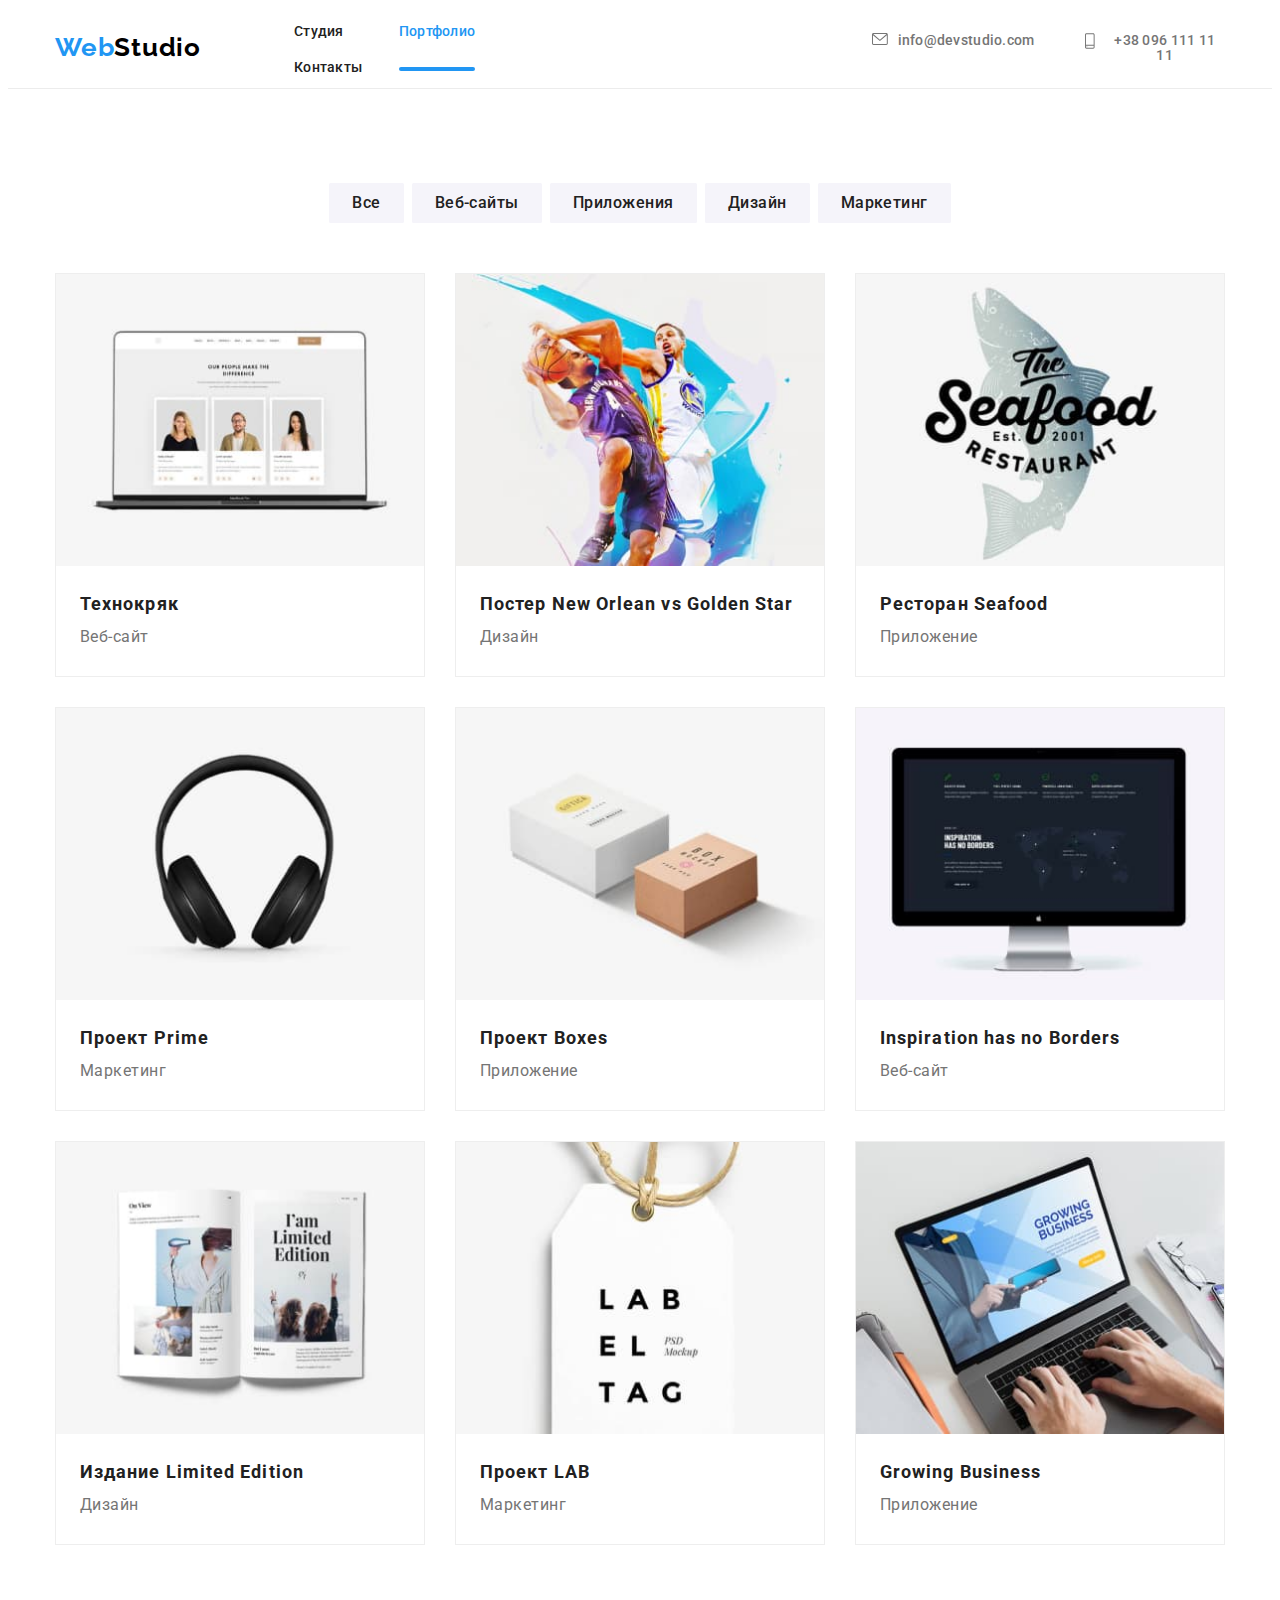
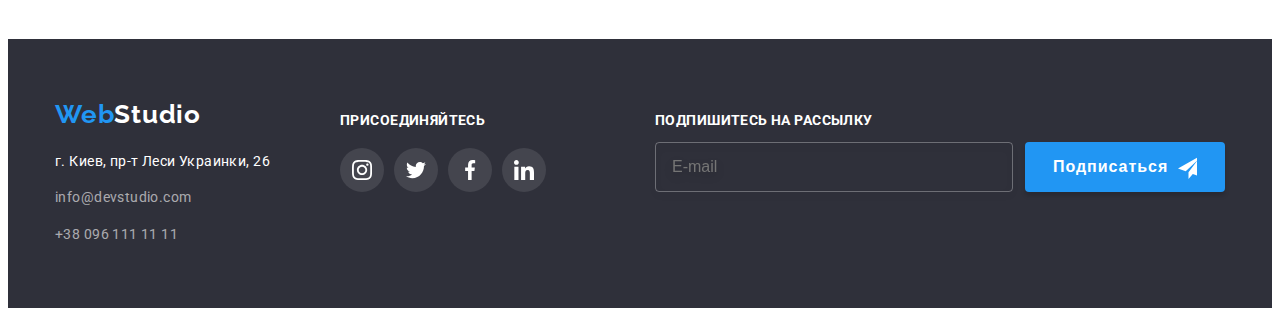
==== portfolio.html @ dab95c20 "copy files" ====
<!DOCTYPE html>
<html lang="ru">
  <head>
    <meta charset="UTF-8" />
    <meta http-equiv="X-UA-Compatible" content="IE=edge" />
    <meta name="viewport" content="width=device-width, initial-scale=1.0" />
    <title>Портфолио</title>
    <link rel="preconnect" href="https://fonts.googleapis.com" />
    <link rel="preconnect" href="https://fonts.gstatic.com" crossorigin />
    <link
      href="https://fonts.googleapis.com/css2?family=Raleway:wght@700&family=Roboto:wght@400;500;700;900&display=swap"
      rel="stylesheet"
    />
    <link
      rel="stylesheet"
      href="https://cdnjs.cloudflare.com/ajax/libs/modern-normalize/1.1.0/modern-normalize.min.css"
      integrity="sha512-wpPYUAdjBVSE4KJnH1VR1HeZfpl1ub8YT/NKx4PuQ5NmX2tKuGu6U/JRp5y+Y8XG2tV+wKQpNHVUX03MfMFn9Q=="
      crossorigin="anonymous"
      referrerpolicy="no-referrer"
    />
    <link rel="stylesheet" href="./css/styles.css" />
  </head>
  <body class="header">
    <!--Шапка сайта-->
    <header class="page">
      <div class="container">
        <div class="header-inner">
          <a href="./index.html" class="logo">
            <span class="logo-studio">Web</span>Studio</a
          >
          <nav class="header-nav">
            <ul class="header-list list">
              <li class="menu-item">
                <a class="menu-link link" href="./index.html">Студия</a>
              </li>
              <li class="menu-item">
                <a class="menu-link link current" href="./portfolio.html"
                  >Портфолио</a
                >
              </li>
              <li class="menu-item">
                <a class="menu-link link" href="">Контакты</a>
              </li>
            </ul>
          </nav>
          <div>
            <ul class="header-contacts">
              <li class="header-contact-link">
                <a class="contact-type" href="mailto:info@devstudio.co">
                  <svg class="mail">
                    <use
                      href="./images/icons.svg#icon-mail"
                      width="16px"
                      height="12px"
                    ></use></svg
                  >info@devstudio.com
                </a>
              </li>
              <li class="header-contact-link">
                <a class="contact-type" href="tel:+380961111111">
                  <svg class="smartphone">
                    <use
                      href="./images/icons.svg#icon-smartphone"
                      width="10px"
                      height="16px"
                    ></use></svg
                  >+38 096 111 11 11
                </a>
              </li>
            </ul>
          </div>
        </div>
      </div>
    </header>
    <main>
      <!--Кнопки-->
      <section class="button-type">
        <div class="container">
          <ul class="button-menu">
            <li><button class="button" type="button">Все</button></li>
            <li><button class="button" type="button">Веб-сайты</button></li>
            <li><button class="button" type="button">Приложения</button></li>
            <li><button class="button" type="button">Дизайн</button></li>
            <li><button class="button" type="button">Маркетинг</button></li>
          </ul>
          <!--Все-->
          <ul class="list-team">
            <li class="portfolio-card">
              <div class="overlay">
                <a class="portfolio-list" href=""
                  ><img
                    src="./images/image.jpg"
                    alt="Технокряк"
                    width="370"
                    height="294"
                /></a>
                <div class="overlay-icon">
                  <p class="overlay-text">
                    Ресурс предлагает комплексные предложения с разным уровнем
                    функционала и сервисов. Все это позволит посетителю получить
                    исчерпывающие сведения о компании или частном лице.
                  </p>
                </div>
              </div>
              <div class="portfolio-card-list">
                <h3 class="list">Технокряк</h3>
                <p class="text">Веб-сайт</p>
              </div>
            </li>
            <li class="portfolio-card">
              <div class="overlay">
                <a class="portfolio-list" href=""
                  ><img
                    src="./images/image1.jpg"
                    alt="Технокряк"
                    width="370"
                    height="294"
                /></a>
                <div class="overlay-icon">
                  <p class="overlay-text">
                    Ресурс предлагает комплексные предложения с разным уровнем
                    функционала и сервисов. Все это позволит посетителю получить
                    исчерпывающие сведения о компании или частном лице.
                  </p>
                </div>
              </div>
              <div class="portfolio-card-list">
                <h3 class="list">Постер New Orlean vs Golden Star</h3>
                <p class="text">Дизайн</p>
              </div>
            </li>
            <li class="portfolio-card">
              <div class="overlay">
                <a class="portfolio-list" href=""
                  ><img
                    src="./images/image2.jpg"
                    alt="Технокряк"
                    width="370"
                    height="294"
                /></a>
                <div class="overlay-icon">
                  <p class="overlay-text">
                    Ресурс предлагает комплексные предложения с разным уровнем
                    функционала и сервисов. Все это позволит посетителю получить
                    исчерпывающие сведения о компании или частном лице.
                  </p>
                </div>
              </div>
              <div class="portfolio-card-list">
                <h3 class="list">Ресторан Seafood</h3>
                <p class="text">Приложение</p>
              </div>
            </li>
            <li class="portfolio-card">
              <div class="overlay">
                <a class="portfolio-list" href=""
                  ><img
                    src="./images/image3.jpg"
                    alt="Технокряк"
                    width="370"
                    height="294"
                /></a>
                <div class="overlay-icon">
                  <p class="overlay-text">
                    Ресурс предлагает комплексные предложения с разным уровнем
                    функционала и сервисов. Все это позволит посетителю получить
                    исчерпывающие сведения о компании или частном лице.
                  </p>
                </div>
              </div>
              <div class="portfolio-card-list">
                <h3 class="list">Проект Prime</h3>
                <p class="text">Маркетинг</p>
              </div>
            </li>
            <li class="portfolio-card">
              <div class="overlay">
                <a class="portfolio-list" href=""
                  ><img
                    src="./images/image4.jpg"
                    alt="Технокряк"
                    width="370"
                    height="294"
                /></a>
                <div class="overlay-icon">
                  <p class="overlay-text">
                    Ресурс предлагает комплексные предложения с разным уровнем
                    функционала и сервисов. Все это позволит посетителю получить
                    исчерпывающие сведения о компании или частном лице.
                  </p>
                </div>
              </div>
              <div class="portfolio-card-list">
                <h3 class="list">Проект Boxes</h3>
                <p class="text">Приложение</p>
              </div>
            </li>
            <li class="portfolio-card">
              <div class="overlay">
                <a class="portfolio-list" href=""
                  ><img
                    src="./images/image5.jpg"
                    alt="Технокряк"
                    width="370"
                    height="294"
                /></a>
                <div class="overlay-icon">
                  <p class="overlay-text">
                    Ресурс предлагает комплексные предложения с разным уровнем
                    функционала и сервисов. Все это позволит посетителю получить
                    исчерпывающие сведения о компании или частном лице.
                  </p>
                </div>
              </div>
              <div class="portfolio-card-list">
                <h3 class="list">Inspiration has no Borders</h3>
                <p class="text">Веб-сайт</p>
              </div>
            </li>
            <li class="portfolio-card">
              <div class="overlay">
                <a class="portfolio-list" href=""
                  ><img
                    src="./images/image6.jpg"
                    alt="Технокряк"
                    width="370"
                    height="294"
                /></a>
                <div class="overlay-icon">
                  <p class="overlay-text">
                    Ресурс предлагает комплексные предложения с разным уровнем
                    функционала и сервисов. Все это позволит посетителю получить
                    исчерпывающие сведения о компании или частном лице.
                  </p>
                </div>
              </div>
              <div class="portfolio-card-list">
                <h3 class="list">Издание Limited Edition</h3>
                <p class="text">Дизайн</p>
              </div>
            </li>
            <li class="portfolio-card">
              <div class="overlay">
                <a class="portfolio-list" href=""
                  ><img
                    src="./images/image7.jpg"
                    alt="Технокряк"
                    width="370"
                    height="294"
                /></a>
                <div class="overlay-icon">
                  <p class="overlay-text">
                    Ресурс предлагает комплексные предложения с разным уровнем
                    функционала и сервисов. Все это позволит посетителю получить
                    исчерпывающие сведения о компании или частном лице.
                  </p>
                </div>
              </div>
              <div class="portfolio-card-list">
                <h3 class="list">Проект LAB</h3>
                <p class="text">Маркетинг</p>
              </div>
            </li>
            <li class="portfolio-card">
              <div class="overlay">
                <a class="portfolio-list" href=""
                  ><img
                    src="./images/image8.jpg"
                    alt="Технокряк"
                    width="370"
                    height="294"
                /></a>
                <div class="overlay-icon">
                  <p class="overlay-text">
                    Ресурс предлагает комплексные предложения с разным уровнем
                    функционала и сервисов. Все это позволит посетителю получить
                    исчерпывающие сведения о компании или частном лице.
                  </p>
                </div>
              </div>
              <div class="portfolio-card-list">
                <h3 class="list">Growing Business</h3>
                <p class="text">Приложение</p>
              </div>
            </li>
          </ul>
        </div>
      </section>
    </main>
    <!--Подвал-->
    <footer class="footer">
      <div class="container">
        <div class="footer-info">
          <div class="footer-iner">
            <a href="./index.html" class="footer-logo"
              ><span class="footer-logo-studio">Web</span>Studio</a
            >
            <address>
              <ul class="footer-contacts">
                <li class="footer-contacts-list">
                  <a class="home" href="https://bit.ly/3pXMvUd"
                    >г. Киев, пр-т Леси Украинки, 26</a
                  >
                </li>
                <li class="contact-link">
                  <a class="footer-contact-mail" href="mailto:info@devstudio.co"
                    >info@devstudio.com</a
                  >
                </li>
                <li class="contact-link">
                  <a class="footer-contact-tel" href="tel:+380961111111"
                    >+38 096 111 11 11</a
                  >
                </li>
              </ul>
            </address>
          </div>
          <div class="footer-in">
            <h3 class="join">Присоединяйтесь</h3>
            <ul class="links">
              <li class="links-networks">
                <a href="#" class="footer-networks">
                  <svg class="social-footer-networks">
                    <use
                      href="./images/icons.svg#icon-instagram"
                      width="20px"
                      height="20px"
                    ></use>
                  </svg>
                </a>
              </li>
              <li class="links-networks">
                <a href="#" class="footer-networks">
                  <svg class="social-footer-networks">
                    <use
                      href="./images/icons.svg#icon-twitter"
                      width="20px"
                      height="20px"
                    ></use>
                  </svg>
                </a>
              </li>
              <li class="links-networks">
                <a href="#" class="footer-networks">
                  <svg class="social-footer-networks">
                    <use
                      href="./images/icons.svg#icon-facebook"
                      width="20px"
                      height="20px"
                    ></use>
                  </svg>
                </a>
              </li>
              <li class="links-networks">
                <a href="#" class="footer-networks">
                  <svg class="social-footer-networks">
                    <use
                      href="./images/icons.svg#icon-linkedin"
                      width="20px"
                      height="20px"
                    ></use>
                  </svg>
                </a>
              </li>
            </ul>
          </div>
          <div class="footer-sending">
            <p class="writer">Подпишитесь на рассылку</p>
            <form class="form-sending" name="subscription" autocomplete="on">
              <label class="visually" for="subscription-email"></label>
              <input
                class="form-mail"
                type="email"
                name="subscription-email"
                id="subscription-email"
                placeholder="E-mail"
                required
              />
              <button class="button-form" type="button-sending">
                Подписаться
                <svg class="button-send">
                  <use
                    href="./images/icons.svg#icon-icon-send"
                    width="24px"
                    height="24px"
                  ></use>
                </svg>
              </button>
            </form>
          </div>
        </div>
      </div>
    </footer>
    <script src="./js/modal.js"></script>
  </body>
</html>
---- css/styles.css ----
.body {
    background-color: #FFFFFF;
    
}



*,
*::before,
*::after {
    box-sizing: border-box;
}

a {
    display: flex;
}

img {
    display: block;
    max-width: 100%;
    height: auto;
}    

a:active,
a:focus {
    outline: none;
}


ul li {
    list-style: none;
    padding-left: 0;
}

section {
    padding-bottom: 94px;
    padding-top: 94px;
    margin: 0;
}

a:active,
a:focus {
    outline: none;
}

input,
textarea {
    outline: none;
}

input:active,
textarea:active {
    outline: none;
}

:focus {
    outline: none;
}

textarea {
    resize: none;
}






/* layaouts */

.container {
    max-width: 1170px;
    margin: 0 auto;
    
          
       
}

.page {
    border-bottom: 1px solid #ECECEC;

}






.header-inner {
    display: inline-flex;        
    height: 80px;
    align-items: center;
    
    
}


/* Шапка сайта */

.logo {
    font-family: 'Raleway', sans-serif;    
    font-weight: 700;
    font-size: 26px;
    line-height: 1.2;
    letter-spacing: 0.03em;
    color: #000000;
    text-decoration: none;
    margin-right: 93px;
    
    
    
}


.header-list {
    padding-left: 0;
    margin: 0;
    
}




.logo-studio {  
    font-family: 'Raleway', sans-serif;
    font-weight: 700;
    font-size: 26px;
    line-height: 1.2;
    letter-spacing: 0.03em;
    color: #2196F3;
    text-decoration: none;
    
    
    

}

.menu-link {
    font-family: 'Roboto', sans-serif;
    font-weight: 500;
    font-size: 14px;
    line-height: 1.1;
    letter-spacing: 0.02em;
    color: #212121;
    text-decoration: none;
    
    
    
    
}

.menu-link:hover,
.menu-link:focus {
    color: #2196F3;
    


}

.header-nav .menu-link {
    position: relative;
    transition: color 250ms cubic-bezier(0.4, 0, 0.2, 1);





}

.current::after {
    content: "";
    position: absolute;
    width: 100%;
    height: 4px;
    background-size: cover;
    background-color: #2196F3;
    border-radius: 2px;
    margin-top: 43px;
    background-image: url(../images/hover.png);
  
}

.current {
    color: #2196F3;
}





.menu-item {
    display: inline-flex;
    margin-right: 50px;

}

.menu-item:last-child {
    margin-right: 0;

}



.contact-type {
    font-family: 'Roboto', sans-serif;
    font-weight: 500;
    font-size: 14px;
    line-height: 1.1;
    letter-spacing: 0.02em;
    color: #757575;
    text-decoration: none;
    transition: color 250ms cubic-bezier(0.4, 0, 0.2, 1);
       
  

}



.contact-type:hover,
.contact-type:focus {
    color: #2196F3;
    fill: currentColor;
    
}




.header-contacts {
    display: inline-flex;    
    text-align: center;
    padding-left: 0;
    margin-left: 273px;
    margin-top: 32px;
    margin-bottom: 32px;

}


.header-contact-link {
    display: inline-flex;
    text-align: center;
    justify-content: center;
    margin-right: 50px;
    
    
}


.header-contact-link:last-child {    
    margin-right: 0;

}  


.smartphone {
    display: flex;
    justify-content: center;
    align-items: center;
    fill: #757575;
    width: 10px;
    height: 16px;
    padding: 0;
    margin-right: 10px;
    fill: currentColor;
    
}





.mail {
    display: flex;
    justify-content: center;
    align-items: center;
    fill: #757575;
    width: 16px;
    height: 12px;
    padding: 0;
    margin-right: 10px;
    fill: currentColor;
    
    
}




/* Модальное окно */

.backdrop {
    position: fixed;
    top: 0;
    left: 0;
    width: 100%;
    min-height: 100%;
    z-index: 1;
    background-color: rgba(0, 0, 0, 0.2);
    transition: opacity 250ms cubic-bezier(0.4, 0, 0.2, 1), visibility 250ms cubic-bezier(0.4, 0, 0.2, 1);
}

.backdrop.is-hidden {
    visibility: hidden;
    opacity: 0;
    pointer-events: none;
}

.backdrop.is-hidden .modal {
    transform: translate(-50%, -50%) scale(1);
}

.modal {
    display: flex;
    position: absolute;
    top: 10%;
    left: 50%;
    transform: translate(-50%, 0);
    margin-left: auto;
    width: 528px;
    height: 581px;
    background-color: #FFFFFF;
    box-shadow: 0px 1px 3px rgba(0, 0, 0, 0.12), 0px 1px 1px rgba(0, 0, 0, 0.14), 0px 2px 1px rgba(0, 0, 0, 0.2);
    border-radius: 4px;
    transition: transform 250ms cubic-bezier(0.4, 0, 0.2, 1);
    
}



.button-close {
    position: absolute;
    top: 8px;
    right: 8px;
    width: 30px;
    height: 30px;
    border: none;
    background-color: transparent;
    padding: 0;
    cursor: pointer;   
    border: #000000;
    border: 1px solid rgba(0, 0, 0, 0.1);
    border-radius: 50%;
    background-color: inherit;
    transition: color 250ms cubic-bezier(0.4, 0, 0.2, 1);
    
    
   
    

}

.close-icon {    
    width: 18px;
    fill: currentColor;
    
}





.button-close:hover,
.button-close:hover {
    box-shadow: none;    
    color: #2196F3;


}



.form-modal {
    display: flex;
    flex-direction: column;
    align-items: center;    
    width: 448px;
    height: 501px;
    flex-direction: column;
    margin: 40px 40px;
    
     
    
}

.group-form {
    width: 100%;
    position: relative;
    
    

}


.group-form:focus-within > .modal-icon,
.group-form:hover > .modal-icon, 
.group-form:focus > .modal-icon {
    fill: #2196F3;
}





  

.form-title {      
    font-family: 'Roboto', sans-serif;
    font-style: normal;
    font-weight: 700;
    font-size: 20px;
    line-height: 1.2;
    text-align: center;
    letter-spacing: 0.03em;
    color: #212121;
    margin-bottom: 12px;
}





.form-lable {
    display: block;
    width: 25px;
    height: 14px;
    font-family: 'Roboto', sans-serif;
    font-style: normal;
    font-weight: 400;
    font-size: 12px;
    line-height: 1.2;
    letter-spacing: 0.01em;    
    color: #757575;
    margin-bottom: 4px;
    
    
}


 
.form-input {    
    width: 100%;
    height: 40px;    
    border: 1px solid rgba(33, 33, 33, 0.2);
    border-radius: 4px;
    margin-bottom: 10px;    
    cursor: pointer;
    padding-left: 42px;
    transition: border 250ms cubic-bezier(0.4, 0, 0.2, 1);
    
    
    
}

.form-input:focus-within,
.form-input:hover,
.form-input:focus {
    border: 1px solid #2196F3;
    color: #2196F3;    
    fill: #2196F3;
    

}



.modal-icon {
    position: absolute;
    top: 50%;
    left: 0;
    margin-left: 12px;
    width: 18px;
    height: 18px;
    transform: translateY(-25%);
    transition: fill 250ms cubic-bezier(0.4, 0, 0.2, 1);
    
    
}



.form-textarea {
    width: 100%;
    height: 120px;       
    border: 1px solid rgba(33, 33, 33, 0.2);
    border-radius: 4px;
    padding: 12px 16px;
    margin-bottom: 20px;
    transition: border 250ms cubic-bezier(0.4, 0, 0.2, 1);
    
    
}

.form-textarea:hover,
.form-textarea:focus {
    border: 1px solid #2196F3;


}



.group-form textarea::placeholder {
    font-family: 'Roboto', sans-serif;
    font-style: normal;
    font-weight: 400;
    font-size: 12px;
    line-height: 14px;
    letter-spacing: 0.01em;
    color: rgba(117, 117, 117, 0.5);

}



.button-modal {  
    display: flex;
    justify-content: center;
    align-items: center;
    width: 200px;
    height: 50px;
    border: none;
    background-color: #2196F3;
    box-shadow: 0px 4px 4px rgba(0, 0, 0, 0.15);
    border-radius: 4px;
    font-family: 'Roboto', sans-serif;
    font-style: normal;
    font-weight: 700;
    font-size: 16px;
    line-height: 1.9;    
    letter-spacing: 0.06em;
    color: #FFFFFF;
    cursor: pointer;
    margin-top: 30px;
    padding: 0;
    transition-property: color background-color box-shadow;
    transition-duration: 250ms;
    transition-timing-function: cubic-bezier(0.4, 0, 0.2, 1);    
    text-transform: none;
    
    
}


.button-modal:hover,
.button-modal:focus {
    background-color: #188ce8;
    cursor: pointer;

}


.form-textarea::placeholder {
    font-family: 'Roboto', sans-serif;
    font-style: normal;
    font-weight: 400;
    font-size: 14px;
    line-height: 16px;
    letter-spacing: 0.01em;
    color: rgba(117, 117, 117, 0.5);
}



.label-checkbox {  
    position: relative;  
    align-items: center;
    font-family: 'Roboto', sans-serif;
    font-style: normal;
    font-weight: 400;
    font-size: 14px;
    line-height: 1.7;      
    letter-spacing: 0.03em;    
    color: #757575;
    padding-left: 24px;
    
    


}

.visually-hidden {
    position: absolute;
    width: 1px;
    height: 1px;
    margin: -1px;
    border: 0;
    padding: 0;
    white-space: nowrap;
    clip-path: inset(100%);
    clip: rect(0 0 0 0);
    overflow: hidden;

}


.icon-check {
    position: absolute;
    left: 0;
    top: 50%;
    transform: translateY(-50%);
    width: 16px;
    height: 15px;
    opacity: 1;
    transition: opacity 250ms cubic-bezier(0.4, 0, 0.2, 1);
}




.checkbox:checked ~.icon-check {
    opacity: 0;
}



.icon-active {    
    position: absolute;
    left: 0;
    top: 50%;
    transform: translateY(-50%);
    width: 16px;
    height: 15px;
    opacity: 0;
    fill: #2196F3;
    transition: opacity 250ms cubic-bezier(0.4, 0, 0.2, 1);
}


.checkbox:checked~.icon-active {
    opacity: 1;
}



.treaty {
    display: inline;
    font-family: 'Roboto', sans-serif;
    font-style: normal;
    font-weight: 400;
    font-size: 14px;
    line-height: 24px;       
    letter-spacing: 0.03em;
    text-decoration-line: underline;    
    color: #2196F3;
}

.checkbox:active  {
    background-color: #2196f3;
}


.input-icon {
    width: 18px;
    height: 18px;  
}




/* Шапка */
.hero { 
    background-color: #2F303A;      
    max-width: 1600px;
    height: 600px;
    padding-top: 200px;
    padding-bottom: 200px;
    margin-left: auto;
    margin-right: auto;
    background-size: cover;
    background-position: center;    
    background-image: linear-gradient(to right, rgba(47, 48, 58, 0.4), rgba(47, 48, 58, 0.4)), url(../images/img111.jpg);
 
}

.solution {
    font-family: 'Roboto', sans-serif;
    font-style: normal;
    font-weight: 900;
    font-size: 44px;
    line-height: 1.4;     
    text-align: center;
    letter-spacing: 0.06em;
    text-transform: uppercase;    
    color: #FFFFFF;
    max-width: 696px;
    margin: 0 auto;    
    margin-bottom: 30px;

   
}


.button-open {
    font-family: 'Roboto', sans-serif;
    padding: 10px 32px;
    font-style: normal;
    font-weight: 700;
    font-size: 16px;
    line-height: 1.9;      
    display: flex;
    align-items: center;
    text-align: center;
    letter-spacing: 0.06em;         
    color: #FFFFFF;
    background-color: #2196F3;
    border: 1px solid transparent;
    border-radius: 4px;
    cursor: pointer;
    text-decoration:none;
    margin: 0 auto; 
}


.button-menu {
    display: flex;
    justify-content: center;
    margin: 0%;
    gap: 8px;
    margin-bottom: 50px;
    padding-left: 0%;     

}





/* Особенности */

.title {
    font-family: 'Roboto', sans-serif;
    font-style: normal;
    font-weight: 700;
    font-size: 14px;
    line-height: 1.1;
    letter-spacing: 0.03em;
    text-transform: uppercase;
    color: #212121;
    margin-top: 0;
    margin-bottom: 10px;
}

.specific-text {
    font-family: 'Roboto', sans-serif;
    font-style: normal;
    font-weight: 400;
    font-size: 14px;
    line-height: 24px;    
    letter-spacing: 0.03em;    
    color: #757575;
    margin-bottom: 0%;
    margin-top: 0%;
    
}

.title-text {
    display: flex; 
    justify-content: space-between; 
    padding: 0;
    margin-top: 0;
    margin-bottom: 0%;    
    gap:30px;
    
}


.benefits {
    display: flex;
    align-items: center;
    justify-content: center;
    width: 270px;
    height: 120px;
    background-color: #F5F4FA;
    border-radius: 4px;
    margin-bottom: 30px;
    
    

}

.icon-specific {
    width: 70px;
    height: 70px;
}



/* Чем мы занимаемся */

.occupation {
    padding-top: 0;
    padding-left: 15px;    
    padding-right: 15px;
    
}

.work-position {
    font-family: 'Roboto', sans-serif;
    font-weight: 700;
    font-size: 36px;
    line-height: 1.2;
    text-align: center;
    letter-spacing: 0.03em;
    color: #212121; 
    margin-bottom: 50px;
    margin-top: 0;  
  

}

.work {
    display: flex;
    justify-content: space-between;
    padding-left: 0;
    margin: 0%;

}


.work-type {
    position: relative;
    display: block;
    justify-content: space-between;
    align-items: center;
      
}


.details-text {
    position: absolute;
    font-family: 'Roboto', sans-serif;
    font-style: normal;
    font-weight: 700;
    font-size: 14px;
    line-height: 1.1px;
    text-align: center;
    letter-spacing: 0.03em;
    text-transform: uppercase;    
    color: #FFFFFF;
    text-align: center;
    bottom: 0;
    width: 100%;
    padding-top: 27px;
    padding-bottom: 27px;
    margin: 0;
    background-color: rgba(47, 48, 58, 0.8);
   
}


/* Команда */

.team {
    background-color: #F5F4FA;
    height: 708px;
}

.team-list {
    font-family: 'Roboto', sans-serif;
    font-weight: 700;
    font-size: 36px;
    line-height: 1.2;
    text-align: center;
    letter-spacing: 0.03em;
    color: #212121;    
    margin: 0 auto;

}

.all-team {
    display: flex;
    justify-content: space-between;
    padding-left: 0;
    margin-top: 50px;
    margin-bottom: 0;
    
}


.name {
    font-family: 'Roboto', sans-serif;
    font-style: normal;
    font-weight: 500;
    font-size: 16px;
    line-height: 1.2;    
    letter-spacing: 0.03em;    
    color: #212121;
    margin-bottom: 10px;
    margin-top: 30px;
  
}

.job-title { 
    font-family: 'Roboto', sans-serif;
    font-style: normal;
    font-weight: 400;
    font-size: 16px;
    line-height: 1.2;    
    letter-spacing: 0.03em;    
    color: #757575;
    margin-top: 10px;
    
}




.link-contact {
    display: flex;
    list-style: none;
    padding-left: 32px;
    padding-right: 32px;
    margin-top: 16px;
    justify-content: space-between;

}

.social-links {
    width: 20px;
    height: 20px;
    color: #FFFFFF;
    transition: background-color 250ms cubic-bezier(0.4, 0, 0.2, 1), fill 250ms cubic-bezier(0.4, 0, 0.2, 1);
  
}


.job-network {
    display: flex;
    align-items: center;
    justify-content: center;
    width: 44px;
    height: 44px;
    background-color:#FFFFFF;
    fill: #AFB1B8 ;   
    border-radius: 50%;
    transition: background-color 250ms cubic-bezier(0.4, 0, 0.2, 1), color 250ms cubic-bezier(0.4, 0, 0.2, 1);
    
}


.job-network:hover,
.job-network:focus   {
    background-color: #2196F3;  
    fill: currentColor;  
    
}

.clients {
    font-family: 'Roboto', sans-serif;
    font-style: normal;
    font-weight: 700;
    font-size: 36px;
    line-height: 1.2;
    text-align: center;
    letter-spacing: 0.03em;    
    color: #212121;
    margin-top: 0%;
    margin-bottom: 50px;
}

.comand-card {    
    width: 270px;
    height: 428px;
    left: 215px;
    top: 1635px;
    background: #FFFFFF;       
    box-shadow: 0px 1px 3px rgba(0, 0, 0, 0.12), 0px 1px 1px rgba(0, 0, 0, 0.14), 0px 2px 1px rgba(0, 0, 0, 0.2);
    border-radius: 0px 0px 4px 4px;
    text-align: center;
}


.customer-icons:focus, 
.icon-list-client:focus,
.customer-icons:hover
.icon-list-client:hover {    
    border-color: #2196F3;
    color: #2196F3; 
    fill: currentColor;
    
}

.customer-icons {
    display: flex;
    justify-content: center;
    align-content: center;
    padding: 0%;
    margin-top: 0%;
    margin-bottom: 0%;


}
.icon-customers {
    display: flex;
    justify-content: center;
    align-items: center;
    width: 106px;
    height: 60px;
    transition: background-color 250ms cubic-bezier(0.4, 0, 0.2, 1), fill 250ms cubic-bezier(0.4, 0, 0.2, 1);
    
    

}
 
.icon-list-client {
    display: flex;
    justify-content: center;
    align-items: center;
    width: 170px;
    height: 92px;
    border: 1px solid #AFB1B8;
    border-radius: 4px;
    border-color: rgba(175, 177, 184, 1);
    fill: rgba(175, 177, 184, 1);
    transition: background-color 250ms cubic-bezier(0.4, 0, 0.2, 1), color 250ms cubic-bezier(0.4, 0, 0.2, 1);



}


.clients-icon {
    margin-right: 30px;
    
    
}



.clients-icon:last-child {
    margin-right: 0;
}

/* Все */




.list {
    font-family: 'Roboto', sans-serif;
    font-style: normal;
    font-weight: 700;
    font-size: 18px;
    line-height: 2;           
    letter-spacing: 0.06em;    
    color: #212121;
    margin: 0;
   
    
  
    
         

}



.list-team {
    display: flex;
    flex-wrap: wrap;
    justify-content: space-between;
    padding-left: 0%;  
    gap: 30px;
    margin: 0;
    
   

}



.text {
    font-family: 'Roboto', sans-serif;
    font-style: normal;
    font-weight: 400;
    font-size: 16px;
    line-height: 1.9;       
    letter-spacing: 0.03em;
    color: #757575;
    margin: 0;    
    
    
        
}

.portfolio-card {
    width: 370px;
    height: 404px;
    left: 215px;
    top: 1130px;
    border: 1px solid #EEEEEE;
    cursor: pointer;
    
 
    
}



.overlay {
    position: relative;
    overflow: hidden;
   
    
   

}

.overlay-icon {    
    position: absolute;
    display: flex;
    justify-content: center;
    align-items: center;
    width: 100%;
    height: 294px;   
    background-color: rgba(33, 150, 243, 0.9); 
    transform: translatey(0);
    transition: transform 250ms cubic-bezier(0.4, 0, 0.2, 1), opacity 250ms cubic-bezier(0.4, 0, 0.2, 1);
    
    
}
    
.portfolio-card:hover .overlay-icon {
    transform: translatey(-100%);
    
    
    
    
    
}




.overlay-text {
    font-family: 'Roboto', sans-serif;
    font-style: normal;
    font-weight: 400;
    font-size: 18px;
    line-height: 1.6;    
    letter-spacing: 0.03em;    
    color: #FFFFFF;
    padding: 63px 24px;
    text-align: left;
    
    
        
}
    

.portfolio-card:hover,
.portfolio-card:focus {
    box-shadow: 0px 1px 1px rgba(0, 0, 0, 0.12), 0px 4px 4px rgba(0, 0, 0, 0.06), 1px 4px 6px rgba(0, 0, 0, 0.16);
    
}



.portfolio-card-list {
    padding: 20px 24px;
    
}    

/* Кнопки */


.button {
    font-family: 'Roboto', sans-serif;
    font-style: normal;
    font-weight: 500;
    font-size: 16px;
    line-height: 1.6;
    text-align: center;
    letter-spacing: 0.03em;
    padding: 6px 22px;
    color: #212121;
    background-color: #F5F4FA;
    border: 1px solid transparent;
    border-radius: 0.1em;
    cursor: pointer;
    transition: color 250ms cubic-bezier(0.4, 0, 0.2, 1), background-color 250ms cubic-bezier(0.4, 0, 0.2, 1),
    box-shadow 250ms cubic-bezier(0.4, 0, 0.2, 1);
}


.button:hover,
.button:focus {
    color: #FFFFFF;
    background-color: #2196F3;
    box-shadow: 0px 3px 1px rgba(0, 0, 0, 0.1), 0px 1px 2px rgba(0, 0, 0, 0.08), 0px 2px 2px rgba(0, 0, 0, 0.12);
    outline: none;
   
    
}




 /* Подвал */

.footer { 
       
    background: #2F303A;    
    padding-top: 60px;
    padding-bottom: 60px;
    
   
}






.footer-contacts {
    padding-left: 0;
    margin-top: 20px;
    margin-bottom: 0%;
    
}




.home {
    font-family: 'Roboto', sans-serif;
    font-style: normal;
    font-weight: 400;
    font-size: 14px;
    line-height: 1.7;    
    letter-spacing: 0.03em;    
    color: #FFFFFF;
    text-decoration: none;
    

}

.footer-logo {
    font-family: 'Raleway', sans-serif;
    font-style: normal;
    font-weight: 700;
    font-size: 26px;
    line-height: 1.2;
    letter-spacing: 0.03em;
    color: #FFFFFF;     
    text-decoration: none;    


 }

.footer-logo-studio {
    font-family: 'Raleway', sans-serif;     
    font-weight: 700;
    font-size: 26px;
    line-height: 1.2;
    letter-spacing: 0.03em;
    color: #2196F3;
    text-decoration: none;

}


.footer-contact-mail {
    font-family: 'Roboto', sans-serif; 
    font-style: normal;
    font-weight: 400;
    font-size: 14px;
    line-height: 2;     
    letter-spacing: 0.03em;
    color: rgba(255, 255, 255, 0.6);
    text-decoration: none;
    

}


.footer-contact-tel {
    font-family: 'Roboto', sans-serif;
    font-style: normal;
    font-weight: 400;
    font-size: 14px;
    line-height: 2;
    letter-spacing: 0.03em;
    color: rgba(255, 255, 255, 0.6);
    text-decoration: none;
    

}


.footer-contacts-list {
    margin-bottom: 9px;
}


.footer-contact-mail {
    margin-bottom: 9px;
}


.footer-info {
    display: flex;
    justify-content: start;
    
}

.footer-in {
    margin-left: 70px;
}

.links {
    display: flex;
    padding: 0;
    
}

.links-networks {
    display: block;
    margin-right: 10px;
    
}

.links-networks:last-child {
    margin-right: 0;
}


.social-footer-networks {
    width: 20px;
    height: 20px;
    
   
    
    


}



.footer-networks  {
    display: flex;  
    align-items: center;
    justify-content: center;
    width: 44px;
    height: 44px; 
    background-color: rgba(255, 255, 255, 0.1);
    fill: #FFFFFF;
    border-radius: 50%;
    transition: fill 250ms cubic-bezier(0.4, 0, 0.2, 1), background-color 250ms cubic-bezier(0.4, 0, 0.2, 1);
   
    
}



.footer-networks:hover,
.footer-networks:focus {    
    background-color: #2196F3;
}


.join {
    font-family: 'Roboto', sans-serif;
    font-style: normal;
    font-weight: 700;
    font-size: 14px;
    line-height: 1.1;
    letter-spacing: 0.03em;
    text-transform: uppercase;    
    color: #FFFFFF;
    margin-bottom: 20px;
    
    
}



.writer {
    font-family: 'Roboto', sans-serif;
    font-style: normal;
    font-weight: 700;
    font-size: 14px;
    line-height: 1.1;
    letter-spacing: 0.03em;
    text-transform: uppercase;    
    color: #FFFFFF;
    display: block;
    text-transform: uppercase;
   
        
    
}





.form-sending {
    display: flex;
    align-items: center;
    


    
}


.form-mail {
    display: flex;
    align-items: center;    
    min-width: 358px;
    height: 50px;
    padding: 0;
    padding-left: 16px;
    margin-right: 12px;
    font-size: 16px;
    line-height: 1.25;
    color: rgba(255, 255, 255, 0.6);
    filter: drop-shadow(0px 4px 4px rgba(0, 0, 0, 0.15));
    background-color: transparent;
    border: 1px solid rgba(255, 255, 255, 0.3);
    border-radius: 4px;
    


}


.form-mail:focus {
    border: 1px solid rgba(255, 255, 255, 0.3);
    outline: none;

}    


.button-form {
    display: flex;
    align-items: center;
    justify-content: center;
    width: 200px;
    height: 50px;
    padding: 10px 28px;
    font-weight: 700;
    font-size: 16px;
    line-height: 1.9;
    letter-spacing: 0.06em;    
    box-shadow: 0px 4px 4px rgba(0, 0, 0, 0.15);
    border: none;
    border-radius: 4px;
    background-color: #2196f3;
    color: #ffffff;
    transition-property: color background-color box-shadow;
    transition-duration: 250ms;
    transition-timing-function: cubic-bezier(0.4, 0, 0.2, 1);
    
    
    
}



.button-form:hover,
.button-form:focus {
    background-color: #188ce8;
    cursor: pointer;
 

}


.button-send {
    display: inline-block;
    width: 24px;
    height: 24px;
    margin-left: 10px;
    fill:#FFFFFF
    
     
}


.footer-sending {
    margin-left: auto;
    
}
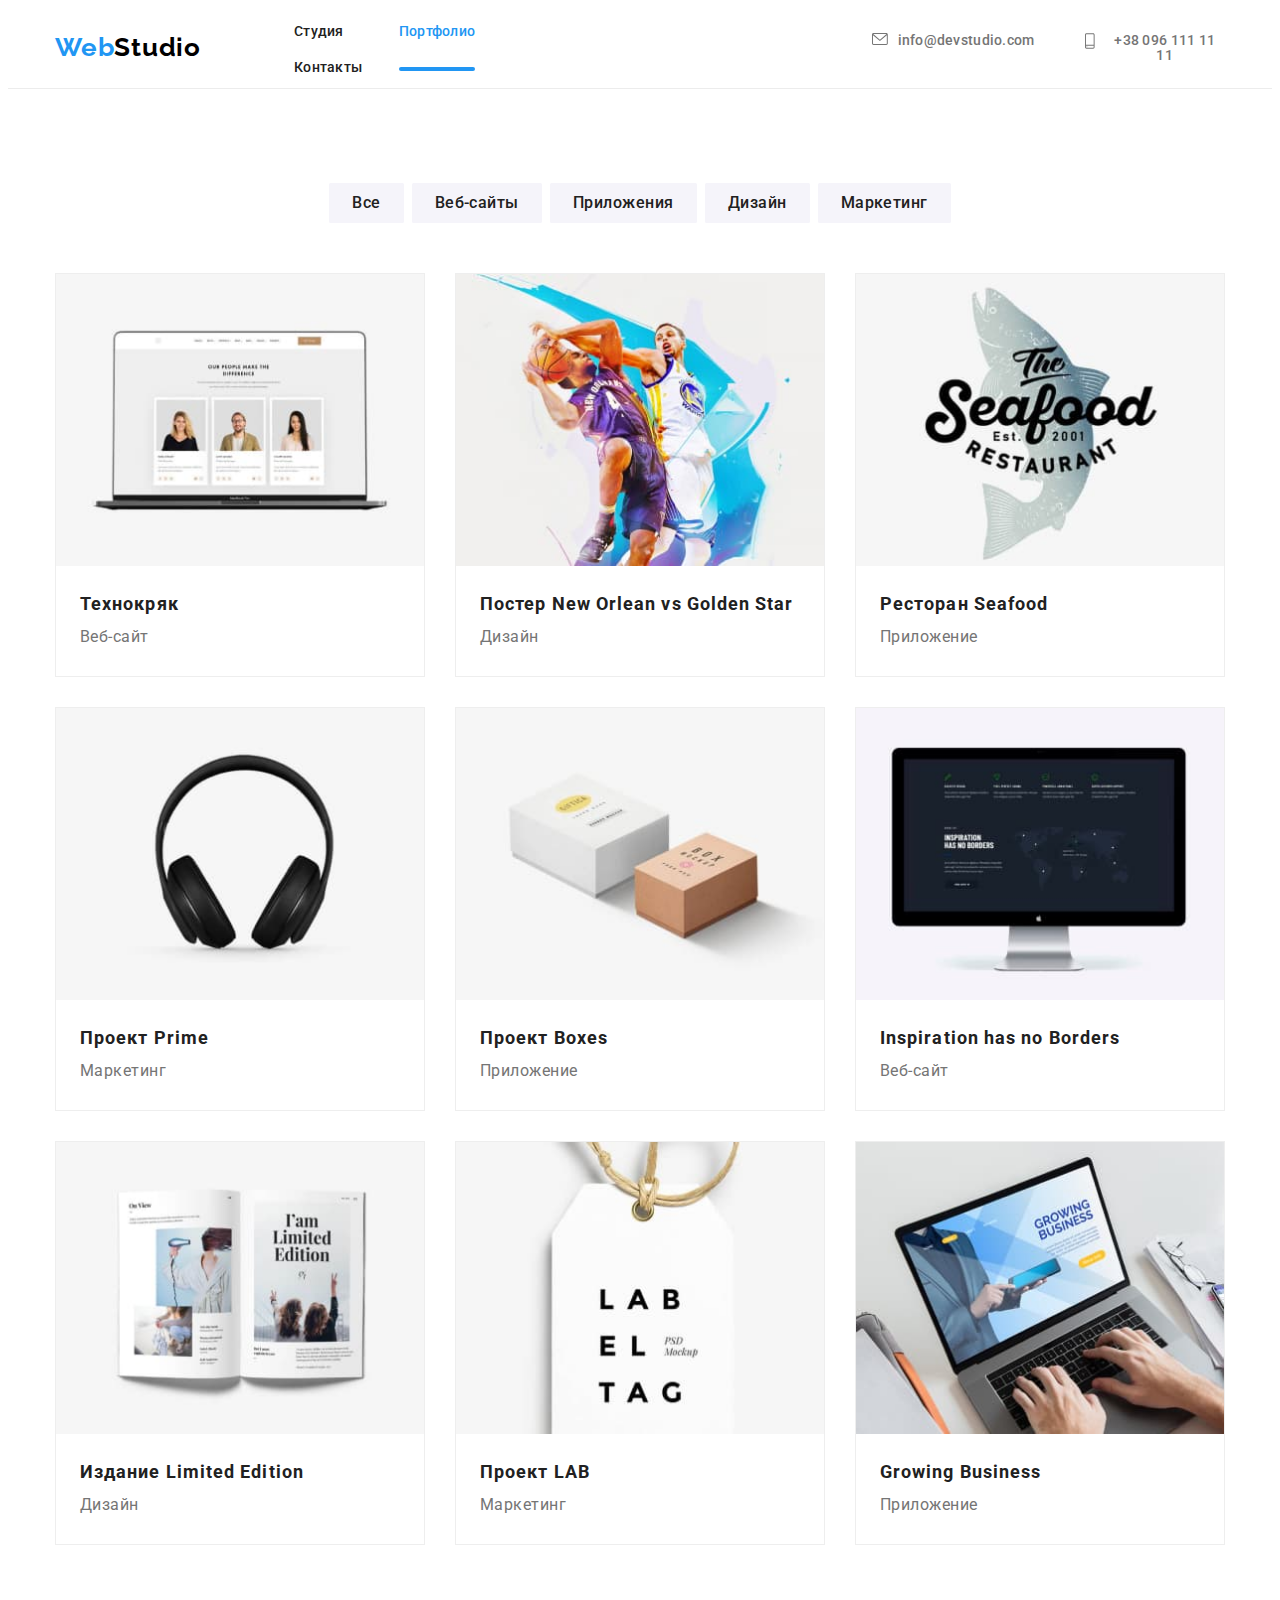
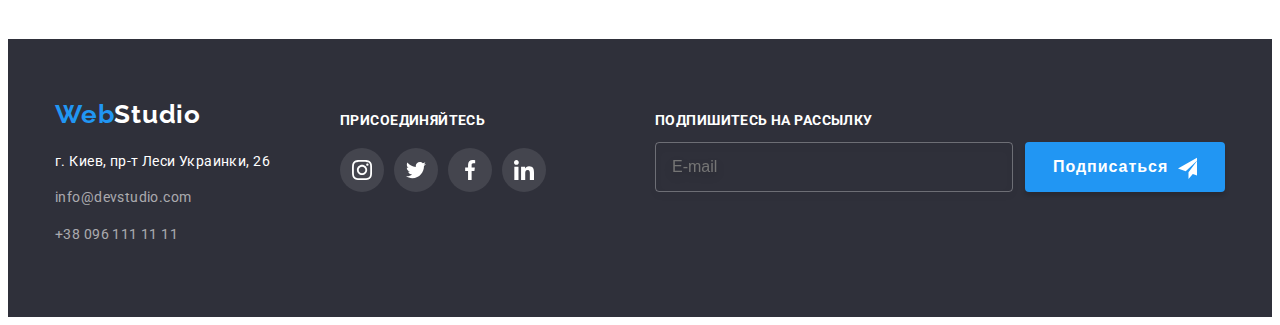
==== commit ef4d733b: "change footer" ====
--- a/portfolio.html
+++ b/portfolio.html
@@ -22,32 +22,32 @@
   </head>
   <body class="header">
     <!--Шапка сайта-->
-    <header class="page">
+    <header class="page-header">
       <div class="container">
         <div class="header-inner">
           <a href="./index.html" class="logo">
-            <span class="logo-studio">Web</span>Studio</a
+            <span class="logo__lable">Web</span>Studio</a
           >
-          <nav class="header-nav">
-            <ul class="header-list list">
-              <li class="menu-item">
-                <a class="menu-link link" href="./index.html">Студия</a>
-              </li>
-              <li class="menu-item">
-                <a class="menu-link link current" href="./portfolio.html"
+          <nav class="navigation">
+            <ul class="nav list">
+              <li class="nav__item">
+                <a class="nav__link link" href="./index.html">Студия</a>
+              </li>
+              <li class="nav__item">
+                <a class="nav__link link current" href="./portfolio.html"
                   >Портфолио</a
                 >
               </li>
-              <li class="menu-item">
-                <a class="menu-link link" href="">Контакты</a>
+              <li class="nav__item">
+                <a class="nav__link link" href="">Контакты</a>
               </li>
             </ul>
           </nav>
           <div>
-            <ul class="header-contacts">
-              <li class="header-contact-link">
-                <a class="contact-type" href="mailto:info@devstudio.co">
-                  <svg class="mail">
+            <ul class="contacts">
+              <li class="contacts__item">
+                <a class="contacts__link" href="mailto:info@devstudio.co">
+                  <svg class="contacts__mail">
                     <use
                       href="./images/icons.svg#icon-mail"
                       width="16px"
@@ -56,9 +56,9 @@
                   >info@devstudio.com
                 </a>
               </li>
-              <li class="header-contact-link">
-                <a class="contact-type" href="tel:+380961111111">
-                  <svg class="smartphone">
+              <li class="contacts__item">
+                <a class="contacts__link" href="tel:+380961111111">
+                  <svg class="contacts__phone">
                     <use
                       href="./images/icons.svg#icon-smartphone"
                       width="10px"
@@ -288,39 +288,41 @@
       </section>
     </main>
     <!--Подвал-->
-    <footer class="footer">
+    <footer class="page-footer">
       <div class="container">
         <div class="footer-info">
-          <div class="footer-iner">
-            <a href="./index.html" class="footer-logo"
-              ><span class="footer-logo-studio">Web</span>Studio</a
+          <div>
+            <a href="./index.html" class="footer__logo"
+              ><span class="footer-logo__lable">Web</span>Studio</a
             >
             <address>
-              <ul class="footer-contacts">
-                <li class="footer-contacts-list">
-                  <a class="home" href="https://bit.ly/3pXMvUd"
+              <ul class="footer__contacts">
+                <li class="footer-contacts__item">
+                  <a class="footer-contacts__link" href="https://bit.ly/3pXMvUd"
                     >г. Киев, пр-т Леси Украинки, 26</a
                   >
                 </li>
-                <li class="contact-link">
-                  <a class="footer-contact-mail" href="mailto:info@devstudio.co"
+                <li class="footer-contacts__item">
+                  <a
+                    class="footer-contacts__mail"
+                    href="mailto:info@devstudio.co"
                     >info@devstudio.com</a
                   >
                 </li>
-                <li class="contact-link">
-                  <a class="footer-contact-tel" href="tel:+380961111111"
+                <li class="footer-contacts__item">
+                  <a class="footer-contacts__tel" href="tel:+380961111111"
                     >+38 096 111 11 11</a
                   >
                 </li>
               </ul>
             </address>
           </div>
-          <div class="footer-in">
-            <h3 class="join">Присоединяйтесь</h3>
-            <ul class="links">
-              <li class="links-networks">
-                <a href="#" class="footer-networks">
-                  <svg class="social-footer-networks">
+          <div class="footer-social">
+            <h3 class="social__description">Присоединяйтесь</h3>
+            <ul class="networks">
+              <li class="networks__item">
+                <a href="#" class="networks__link">
+                  <svg class="networks__icon">
                     <use
                       href="./images/icons.svg#icon-instagram"
                       width="20px"
@@ -329,9 +331,9 @@
                   </svg>
                 </a>
               </li>
-              <li class="links-networks">
-                <a href="#" class="footer-networks">
-                  <svg class="social-footer-networks">
+              <li class="networks__item">
+                <a href="#" class="networks__link">
+                  <svg class="networks__icon">
                     <use
                       href="./images/icons.svg#icon-twitter"
                       width="20px"
@@ -340,9 +342,9 @@
                   </svg>
                 </a>
               </li>
-              <li class="links-networks">
-                <a href="#" class="footer-networks">
-                  <svg class="social-footer-networks">
+              <li class="networks__item">
+                <a href="#" class="networks__link">
+                  <svg class="networks__icon">
                     <use
                       href="./images/icons.svg#icon-facebook"
                       width="20px"
@@ -351,9 +353,9 @@
                   </svg>
                 </a>
               </li>
-              <li class="links-networks">
-                <a href="#" class="footer-networks">
-                  <svg class="social-footer-networks">
+              <li class="networks__item">
+                <a href="#" class="networks__link">
+                  <svg class="networks__icon">
                     <use
                       href="./images/icons.svg#icon-linkedin"
                       width="20px"
@@ -365,20 +367,20 @@
             </ul>
           </div>
           <div class="footer-sending">
-            <p class="writer">Подпишитесь на рассылку</p>
-            <form class="form-sending" name="subscription" autocomplete="on">
-              <label class="visually" for="subscription-email"></label>
+            <p class="sending__text">Подпишитесь на рассылку</p>
+            <form class="form__sending" name="subscription" autocomplete="on">
+              <label class="lable__visually" for="subscription-email"></label>
               <input
-                class="form-mail"
+                class="input__mail"
                 type="email"
                 name="subscription-email"
                 id="subscription-email"
                 placeholder="E-mail"
                 required
               />
-              <button class="button-form" type="button-sending">
+              <button class="button__form" type="button-sending">
                 Подписаться
-                <svg class="button-send">
+                <svg class="button__icon">
                   <use
                     href="./images/icons.svg#icon-icon-send"
                     width="24px"
--- a/css/styles.css
+++ b/css/styles.css
@@ -64,39 +64,26 @@
 
 
 
-
-
-
-/* layaouts */
+.page-header {
+    border-bottom: 1px solid #ECECEC;
+
+}
 
 .container {
     max-width: 1170px;
     margin: 0 auto;
-    
-          
-       
-}
-
-.page {
-    border-bottom: 1px solid #ECECEC;
-
-}
-
-
-
-
-
+        
+}
+
+/* Шапка сайта */
 
 .header-inner {
     display: inline-flex;        
     height: 80px;
     align-items: center;
-    
-    
-}
-
-
-/* Шапка сайта */
+ 
+}
+
 
 .logo {
     font-family: 'Raleway', sans-serif;    
@@ -107,36 +94,47 @@
     color: #000000;
     text-decoration: none;
     margin-right: 93px;
-    
-    
-    
-}
-
-
-.header-list {
+     
+}
+
+
+.logo__lable {
+    font-family: 'Raleway', sans-serif;
+    font-weight: 700;
+    font-size: 26px;
+    line-height: 1.2;
+    letter-spacing: 0.03em;
+    color: #2196F3;
+    text-decoration: none;
+
+}
+
+
+.navigation .nav__link {
+    position: relative;
+    transition: color 250ms cubic-bezier(0.4, 0, 0.2, 1);
+
+}
+
+.nav {
     padding-left: 0;
     margin: 0;
     
 }
 
 
-
-
-.logo-studio {  
-    font-family: 'Raleway', sans-serif;
-    font-weight: 700;
-    font-size: 26px;
-    line-height: 1.2;
-    letter-spacing: 0.03em;
-    color: #2196F3;
-    text-decoration: none;
-    
-    
-    
-
-}
-
-.menu-link {
+.nav__item {
+    display: inline-flex;
+    margin-right: 50px;
+
+}
+
+.nav__item:last-child {
+    margin-right: 0;
+
+}
+
+.nav__link {
     font-family: 'Roboto', sans-serif;
     font-weight: 500;
     font-size: 14px;
@@ -146,26 +144,16 @@
     text-decoration: none;
     
     
-    
-    
-}
-
-.menu-link:hover,
-.menu-link:focus {
+}
+
+.nav__link:hover,
+.nav__link:focus {
     color: #2196F3;
-    
-
-
-}
-
-.header-nav .menu-link {
-    position: relative;
-    transition: color 250ms cubic-bezier(0.4, 0, 0.2, 1);
-
-
-
-
-
+  
+}
+
+.current {
+    color: #2196F3;
 }
 
 .current::after {
@@ -181,28 +169,33 @@
   
 }
 
-.current {
-    color: #2196F3;
-}
-
-
-
-
-
-.menu-item {
+.contacts {
     display: inline-flex;
+    text-align: center;
+    padding-left: 0;
+    margin-left: 273px;
+    margin-top: 32px;
+    margin-bottom: 32px;
+
+}
+
+.contacts__item {
+    display: inline-flex;
+    text-align: center;
+    justify-content: center;
     margin-right: 50px;
 
-}
-
-.menu-item:last-child {
+
+}
+
+
+.contacts__item:last-child {
     margin-right: 0;
 
 }
 
 
-
-.contact-type {
+.contacts__link {
     font-family: 'Roboto', sans-serif;
     font-weight: 500;
     font-size: 14px;
@@ -217,45 +210,14 @@
 }
 
 
-
-.contact-type:hover,
-.contact-type:focus {
+.contacts__link:hover,
+.contacts__link:focus {
     color: #2196F3;
     fill: currentColor;
     
 }
 
-
-
-
-.header-contacts {
-    display: inline-flex;    
-    text-align: center;
-    padding-left: 0;
-    margin-left: 273px;
-    margin-top: 32px;
-    margin-bottom: 32px;
-
-}
-
-
-.header-contact-link {
-    display: inline-flex;
-    text-align: center;
-    justify-content: center;
-    margin-right: 50px;
-    
-    
-}
-
-
-.header-contact-link:last-child {    
-    margin-right: 0;
-
-}  
-
-
-.smartphone {
+.contacts__phone {
     display: flex;
     justify-content: center;
     align-items: center;
@@ -268,11 +230,7 @@
     
 }
 
-
-
-
-
-.mail {
+.contacts__mail {
     display: flex;
     justify-content: center;
     align-items: center;
@@ -282,8 +240,7 @@
     padding: 0;
     margin-right: 10px;
     fill: currentColor;
-    
-    
+       
 }
 
 
@@ -1201,31 +1158,57 @@
 
  /* Подвал */
 
-.footer { 
+.page-footer { 
        
     background: #2F303A;    
     padding-top: 60px;
     padding-bottom: 60px;
-    
-   
-}
-
-
-
-
-
-
-.footer-contacts {
+
+}
+
+.footer-info {
+    display: flex;
+    justify-content: start;
+
+}
+
+.footer__logo {
+    font-family: 'Raleway', sans-serif;
+    font-style: normal;
+    font-weight: 700;
+    font-size: 26px;
+    line-height: 1.2;
+    letter-spacing: 0.03em;
+    color: #FFFFFF;
+    text-decoration: none;
+
+
+}
+
+.footer-logo__lable {
+    font-family: 'Raleway', sans-serif;
+    font-weight: 700;
+    font-size: 26px;
+    line-height: 1.2;
+    letter-spacing: 0.03em;
+    color: #2196F3;
+    text-decoration: none;
+
+}
+
+.footer__contacts {
     padding-left: 0;
     margin-top: 20px;
     margin-bottom: 0%;
-    
-}
-
-
-
-
-.home {
+
+}
+
+.footer-contacts__item {
+    margin-bottom: 9px;
+}
+
+
+.footer-contacts__link {
     font-family: 'Roboto', sans-serif;
     font-style: normal;
     font-weight: 400;
@@ -1238,32 +1221,9 @@
 
 }
 
-.footer-logo {
-    font-family: 'Raleway', sans-serif;
-    font-style: normal;
-    font-weight: 700;
-    font-size: 26px;
-    line-height: 1.2;
-    letter-spacing: 0.03em;
-    color: #FFFFFF;     
-    text-decoration: none;    
-
-
- }
-
-.footer-logo-studio {
-    font-family: 'Raleway', sans-serif;     
-    font-weight: 700;
-    font-size: 26px;
-    line-height: 1.2;
-    letter-spacing: 0.03em;
-    color: #2196F3;
-    text-decoration: none;
-
-}
-
-
-.footer-contact-mail {
+
+
+.footer-contacts__mail {
     font-family: 'Roboto', sans-serif; 
     font-style: normal;
     font-weight: 400;
@@ -1273,11 +1233,12 @@
     color: rgba(255, 255, 255, 0.6);
     text-decoration: none;
     
-
-}
-
-
-.footer-contact-tel {
+   
+}
+
+
+
+.footer-contacts__tel {
     font-family: 'Roboto', sans-serif;
     font-style: normal;
     font-weight: 400;
@@ -1290,45 +1251,28 @@
 
 }
 
-
-.footer-contacts-list {
-    margin-bottom: 9px;
-}
-
-
-.footer-contact-mail {
-    margin-bottom: 9px;
-}
-
-
-.footer-info {
-    display: flex;
-    justify-content: start;
-    
-}
-
-.footer-in {
+.footer-social {
     margin-left: 70px;
 }
 
-.links {
+.networks {
     display: flex;
     padding: 0;
     
 }
 
-.links-networks {
+.networks__item {
     display: block;
     margin-right: 10px;
     
 }
 
-.links-networks:last-child {
+.networks__item:last-child {
     margin-right: 0;
 }
 
 
-.social-footer-networks {
+.networks__icon {
     width: 20px;
     height: 20px;
     
@@ -1341,7 +1285,7 @@
 
 
 
-.footer-networks  {
+.networks__link  {
     display: flex;  
     align-items: center;
     justify-content: center;
@@ -1357,13 +1301,13 @@
 
 
 
-.footer-networks:hover,
-.footer-networks:focus {    
+.networks__link:hover,
+.networks__link:focus {    
     background-color: #2196F3;
 }
 
 
-.join {
+.social__description {
     font-family: 'Roboto', sans-serif;
     font-style: normal;
     font-weight: 700;
@@ -1378,8 +1322,12 @@
 }
 
 
-
-.writer {
+.footer-sending {
+    margin-left: auto;
+
+}
+
+.sending__text {
     font-family: 'Roboto', sans-serif;
     font-style: normal;
     font-weight: 700;
@@ -1399,7 +1347,7 @@
 
 
 
-.form-sending {
+.form__sending {
     display: flex;
     align-items: center;
     
@@ -1409,7 +1357,7 @@
 }
 
 
-.form-mail {
+.input__mail {
     display: flex;
     align-items: center;    
     min-width: 358px;
@@ -1430,14 +1378,14 @@
 }
 
 
-.form-mail:focus {
+.form__mail:focus {
     border: 1px solid rgba(255, 255, 255, 0.3);
     outline: none;
 
 }    
 
 
-.button-form {
+.button__form {
     display: flex;
     align-items: center;
     justify-content: center;
@@ -1463,8 +1411,8 @@
 
 
 
-.button-form:hover,
-.button-form:focus {
+.button__form:hover,
+.button__form:focus {
     background-color: #188ce8;
     cursor: pointer;
  
@@ -1472,7 +1420,7 @@
 }
 
 
-.button-send {
+.button__icon {
     display: inline-block;
     width: 24px;
     height: 24px;
@@ -1483,15 +1431,12 @@
 }
 
 
-.footer-sending {
-    margin-left: auto;
-    
-}
-
-
-
-
-
-
-
-
+
+
+
+
+
+
+
+
+
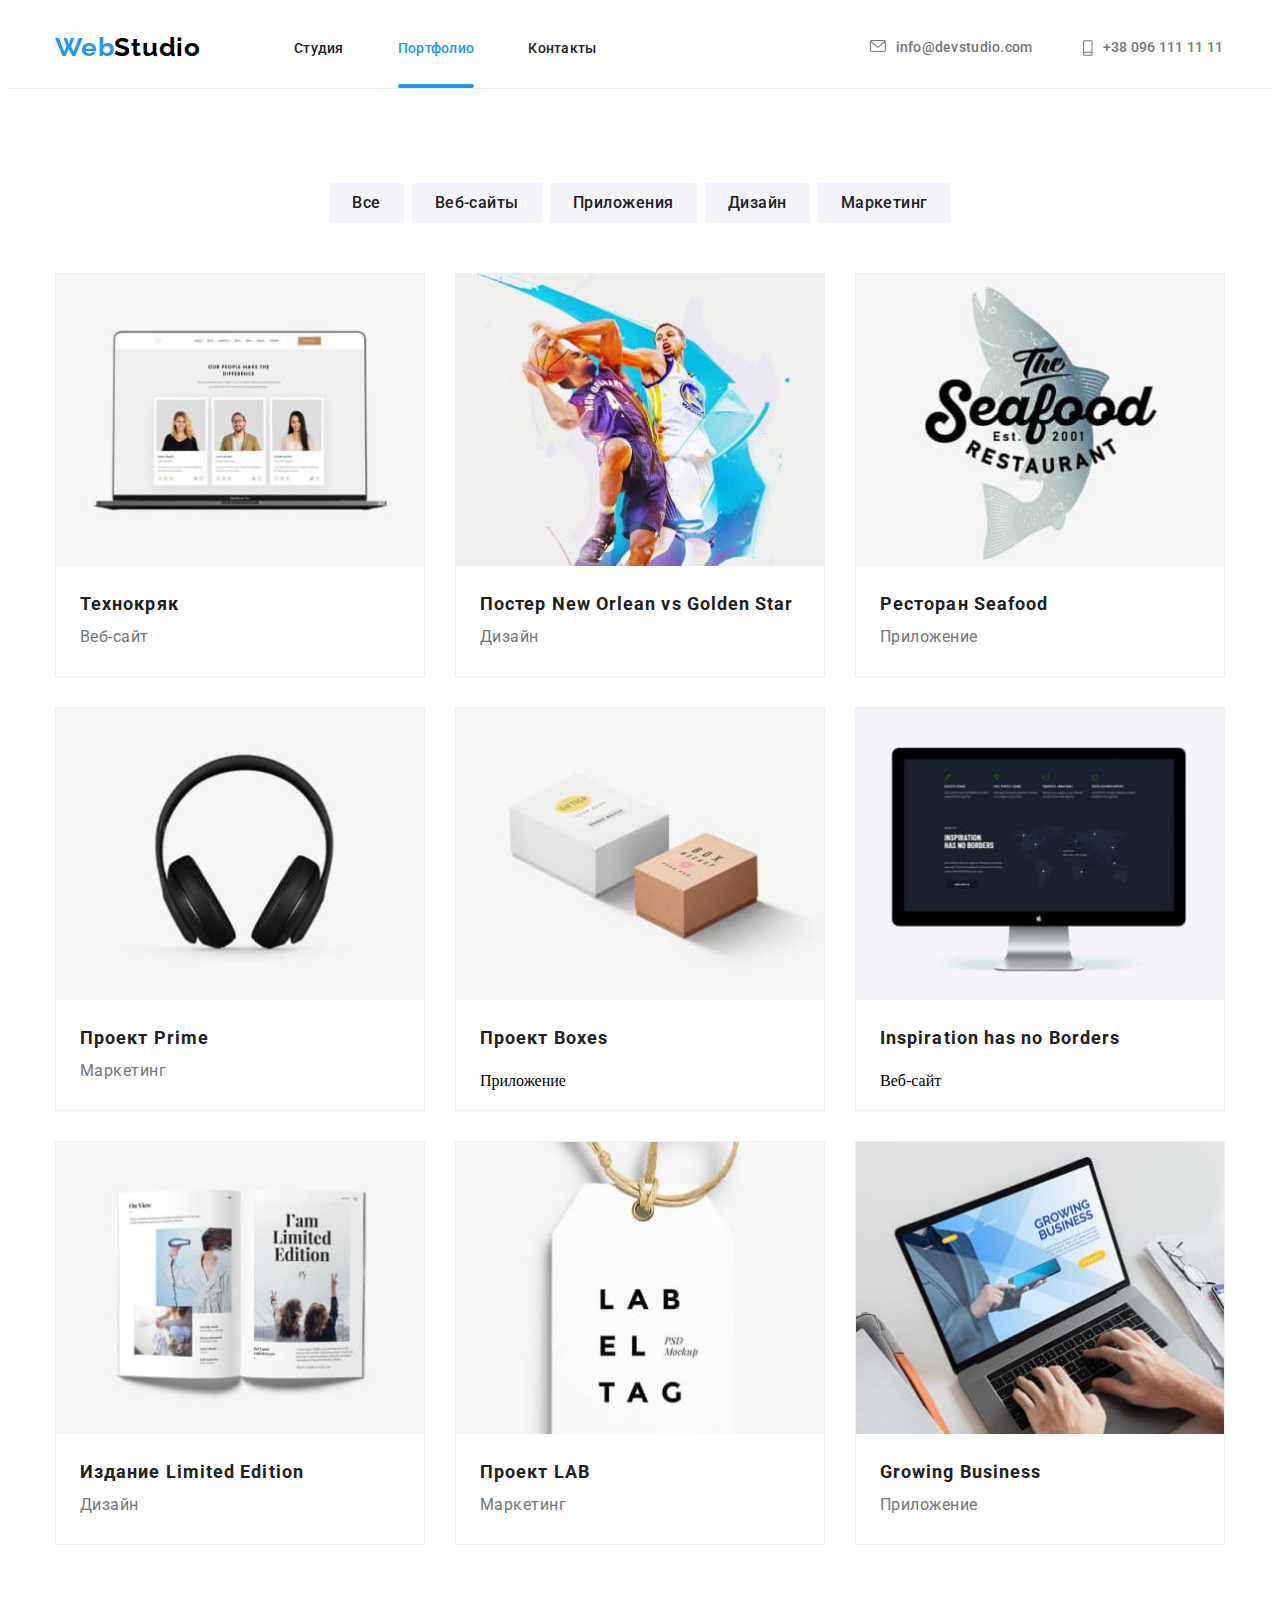
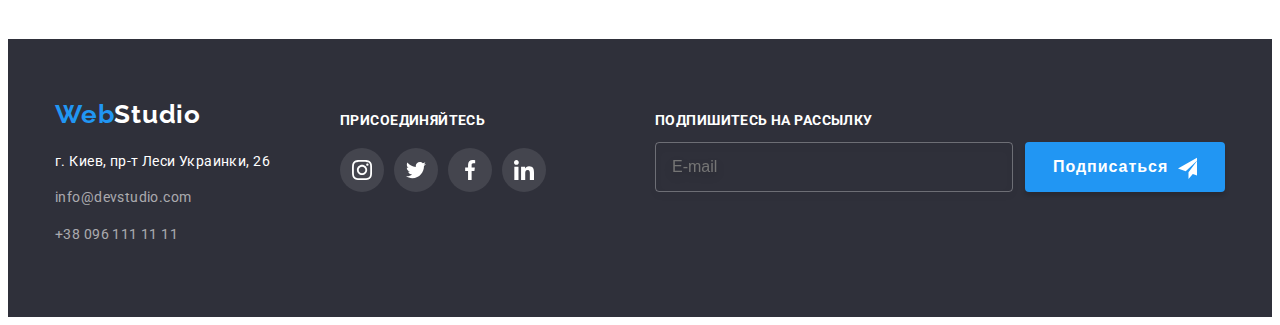
==== commit c4a5a151: "change teg" ====
--- a/portfolio.html
+++ b/portfolio.html
@@ -21,7 +21,7 @@
     <link rel="stylesheet" href="./css/styles.css" />
   </head>
   <body class="header">
-    <!--Шапка сайта-->
+    <!--Header Site-->
     <header class="page-header">
       <div class="container">
         <div class="header-inner">
@@ -73,221 +73,221 @@
       </div>
     </header>
     <main>
-      <!--Кнопки-->
-      <section class="button-type">
+      <!--Buttons-->
+      <section>
         <div class="container">
-          <ul class="button-menu">
+          <ul class="button__menu">
             <li><button class="button" type="button">Все</button></li>
             <li><button class="button" type="button">Веб-сайты</button></li>
             <li><button class="button" type="button">Приложения</button></li>
             <li><button class="button" type="button">Дизайн</button></li>
             <li><button class="button" type="button">Маркетинг</button></li>
           </ul>
-          <!--Все-->
-          <ul class="list-team">
-            <li class="portfolio-card">
-              <div class="overlay">
-                <a class="portfolio-list" href=""
+          <!--Portfolio-->
+          <ul class="portfolio">
+            <li class="portfolio__card">
+              <div class="overlay">
+                <a href=""
                   ><img
                     src="./images/image.jpg"
-                    alt="Технокряк"
-                    width="370"
-                    height="294"
-                /></a>
-                <div class="overlay-icon">
-                  <p class="overlay-text">
-                    Ресурс предлагает комплексные предложения с разным уровнем
-                    функционала и сервисов. Все это позволит посетителю получить
-                    исчерпывающие сведения о компании или частном лице.
-                  </p>
-                </div>
-              </div>
-              <div class="portfolio-card-list">
-                <h3 class="list">Технокряк</h3>
-                <p class="text">Веб-сайт</p>
-              </div>
-            </li>
-            <li class="portfolio-card">
-              <div class="overlay">
-                <a class="portfolio-list" href=""
+                    alt="Projects"
+                    width="370"
+                    height="294"
+                /></a>
+                <div class="overlay__icon">
+                  <p class="overlay__text">
+                    Ресурс предлагает комплексные предложения с разным уровнем
+                    функционала и сервисов. Все это позволит посетителю получить
+                    исчерпывающие сведения о компании или частном лице.
+                  </p>
+                </div>
+              </div>
+              <div class="card__description">
+                <h3 class="card__text">Технокряк</h3>
+                <p class="card__title">Веб-сайт</p>
+              </div>
+            </li>
+            <li class="portfolio__card">
+              <div class="overlay">
+                <a href=""
                   ><img
                     src="./images/image1.jpg"
-                    alt="Технокряк"
-                    width="370"
-                    height="294"
-                /></a>
-                <div class="overlay-icon">
-                  <p class="overlay-text">
-                    Ресурс предлагает комплексные предложения с разным уровнем
-                    функционала и сервисов. Все это позволит посетителю получить
-                    исчерпывающие сведения о компании или частном лице.
-                  </p>
-                </div>
-              </div>
-              <div class="portfolio-card-list">
-                <h3 class="list">Постер New Orlean vs Golden Star</h3>
-                <p class="text">Дизайн</p>
-              </div>
-            </li>
-            <li class="portfolio-card">
-              <div class="overlay">
-                <a class="portfolio-list" href=""
+                    alt="Projects"
+                    width="370"
+                    height="294"
+                /></a>
+                <div class="overlay__icon">
+                  <p class="overlay__text">
+                    Ресурс предлагает комплексные предложения с разным уровнем
+                    функционала и сервисов. Все это позволит посетителю получить
+                    исчерпывающие сведения о компании или частном лице.
+                  </p>
+                </div>
+              </div>
+              <div class="card__description">
+                <h3 class="card__text">Постер New Orlean vs Golden Star</h3>
+                <p class="card__title">Дизайн</p>
+              </div>
+            </li>
+            <li class="portfolio__card">
+              <div class="overlay">
+                <a href=""
                   ><img
                     src="./images/image2.jpg"
-                    alt="Технокряк"
-                    width="370"
-                    height="294"
-                /></a>
-                <div class="overlay-icon">
-                  <p class="overlay-text">
-                    Ресурс предлагает комплексные предложения с разным уровнем
-                    функционала и сервисов. Все это позволит посетителю получить
-                    исчерпывающие сведения о компании или частном лице.
-                  </p>
-                </div>
-              </div>
-              <div class="portfolio-card-list">
-                <h3 class="list">Ресторан Seafood</h3>
-                <p class="text">Приложение</p>
-              </div>
-            </li>
-            <li class="portfolio-card">
-              <div class="overlay">
-                <a class="portfolio-list" href=""
+                    alt="Projects"
+                    width="370"
+                    height="294"
+                /></a>
+                <div class="overlay__icon">
+                  <p class="overlay__text">
+                    Ресурс предлагает комплексные предложения с разным уровнем
+                    функционала и сервисов. Все это позволит посетителю получить
+                    исчерпывающие сведения о компании или частном лице.
+                  </p>
+                </div>
+              </div>
+              <div class="card__description">
+                <h3 class="card__text">Ресторан Seafood</h3>
+                <p class="card__title">Приложение</p>
+              </div>
+            </li>
+            <li class="portfolio__card">
+              <div class="overlay">
+                <a href=""
                   ><img
                     src="./images/image3.jpg"
-                    alt="Технокряк"
-                    width="370"
-                    height="294"
-                /></a>
-                <div class="overlay-icon">
-                  <p class="overlay-text">
-                    Ресурс предлагает комплексные предложения с разным уровнем
-                    функционала и сервисов. Все это позволит посетителю получить
-                    исчерпывающие сведения о компании или частном лице.
-                  </p>
-                </div>
-              </div>
-              <div class="portfolio-card-list">
-                <h3 class="list">Проект Prime</h3>
-                <p class="text">Маркетинг</p>
-              </div>
-            </li>
-            <li class="portfolio-card">
-              <div class="overlay">
-                <a class="portfolio-list" href=""
+                    alt="Projects"
+                    width="370"
+                    height="294"
+                /></a>
+                <div class="overlay__icon">
+                  <p class="overlay__text">
+                    Ресурс предлагает комплексные предложения с разным уровнем
+                    функционала и сервисов. Все это позволит посетителю получить
+                    исчерпывающие сведения о компании или частном лице.
+                  </p>
+                </div>
+              </div>
+              <div class="card__description">
+                <h3 class="card__text">Проект Prime</h3>
+                <p class="card__title">Маркетинг</p>
+              </div>
+            </li>
+            <li class="portfolio__card">
+              <div class="overlay">
+                <a href=""
                   ><img
                     src="./images/image4.jpg"
-                    alt="Технокряк"
-                    width="370"
-                    height="294"
-                /></a>
-                <div class="overlay-icon">
-                  <p class="overlay-text">
-                    Ресурс предлагает комплексные предложения с разным уровнем
-                    функционала и сервисов. Все это позволит посетителю получить
-                    исчерпывающие сведения о компании или частном лице.
-                  </p>
-                </div>
-              </div>
-              <div class="portfolio-card-list">
-                <h3 class="list">Проект Boxes</h3>
-                <p class="text">Приложение</p>
-              </div>
-            </li>
-            <li class="portfolio-card">
-              <div class="overlay">
-                <a class="portfolio-list" href=""
+                    alt="Projects"
+                    width="370"
+                    height="294"
+                /></a>
+                <div class="overlay__icon">
+                  <p class="overlay__text">
+                    Ресурс предлагает комплексные предложения с разным уровнем
+                    функционала и сервисов. Все это позволит посетителю получить
+                    исчерпывающие сведения о компании или частном лице.
+                  </p>
+                </div>
+              </div>
+              <div class="card__description">
+                <h3 class="card__text">Проект Boxes</h3>
+                <p class="card-title">Приложение</p>
+              </div>
+            </li>
+            <li class="portfolio__card">
+              <div class="overlay">
+                <a href=""
                   ><img
                     src="./images/image5.jpg"
-                    alt="Технокряк"
-                    width="370"
-                    height="294"
-                /></a>
-                <div class="overlay-icon">
-                  <p class="overlay-text">
-                    Ресурс предлагает комплексные предложения с разным уровнем
-                    функционала и сервисов. Все это позволит посетителю получить
-                    исчерпывающие сведения о компании или частном лице.
-                  </p>
-                </div>
-              </div>
-              <div class="portfolio-card-list">
-                <h3 class="list">Inspiration has no Borders</h3>
-                <p class="text">Веб-сайт</p>
-              </div>
-            </li>
-            <li class="portfolio-card">
-              <div class="overlay">
-                <a class="portfolio-list" href=""
+                    alt="Projects"
+                    width="370"
+                    height="294"
+                /></a>
+                <div class="overlay__icon">
+                  <p class="overlay__text">
+                    Ресурс предлагает комплексные предложения с разным уровнем
+                    функционала и сервисов. Все это позволит посетителю получить
+                    исчерпывающие сведения о компании или частном лице.
+                  </p>
+                </div>
+              </div>
+              <div class="card__description">
+                <h3 class="card__text">Inspiration has no Borders</h3>
+                <p class="ccard__title">Веб-сайт</p>
+              </div>
+            </li>
+            <li class="portfolio__card">
+              <div class="overlay">
+                <a href=""
                   ><img
                     src="./images/image6.jpg"
-                    alt="Технокряк"
-                    width="370"
-                    height="294"
-                /></a>
-                <div class="overlay-icon">
-                  <p class="overlay-text">
-                    Ресурс предлагает комплексные предложения с разным уровнем
-                    функционала и сервисов. Все это позволит посетителю получить
-                    исчерпывающие сведения о компании или частном лице.
-                  </p>
-                </div>
-              </div>
-              <div class="portfolio-card-list">
-                <h3 class="list">Издание Limited Edition</h3>
-                <p class="text">Дизайн</p>
-              </div>
-            </li>
-            <li class="portfolio-card">
-              <div class="overlay">
-                <a class="portfolio-list" href=""
+                    alt="Projects"
+                    width="370"
+                    height="294"
+                /></a>
+                <div class="overlay__icon">
+                  <p class="overlay__text">
+                    Ресурс предлагает комплексные предложения с разным уровнем
+                    функционала и сервисов. Все это позволит посетителю получить
+                    исчерпывающие сведения о компании или частном лице.
+                  </p>
+                </div>
+              </div>
+              <div class="card__description">
+                <h3 class="card__text">Издание Limited Edition</h3>
+                <p class="card__title">Дизайн</p>
+              </div>
+            </li>
+            <li class="portfolio__card">
+              <div class="overlay">
+                <a href=""
                   ><img
                     src="./images/image7.jpg"
-                    alt="Технокряк"
-                    width="370"
-                    height="294"
-                /></a>
-                <div class="overlay-icon">
-                  <p class="overlay-text">
-                    Ресурс предлагает комплексные предложения с разным уровнем
-                    функционала и сервисов. Все это позволит посетителю получить
-                    исчерпывающие сведения о компании или частном лице.
-                  </p>
-                </div>
-              </div>
-              <div class="portfolio-card-list">
-                <h3 class="list">Проект LAB</h3>
-                <p class="text">Маркетинг</p>
-              </div>
-            </li>
-            <li class="portfolio-card">
-              <div class="overlay">
-                <a class="portfolio-list" href=""
+                    alt="Projects"
+                    width="370"
+                    height="294"
+                /></a>
+                <div class="overlay__icon">
+                  <p class="overlay__text">
+                    Ресурс предлагает комплексные предложения с разным уровнем
+                    функционала и сервисов. Все это позволит посетителю получить
+                    исчерпывающие сведения о компании или частном лице.
+                  </p>
+                </div>
+              </div>
+              <div class="card__description">
+                <h3 class="card__text">Проект LAB</h3>
+                <p class="card__title">Маркетинг</p>
+              </div>
+            </li>
+            <li class="portfolio__card">
+              <div class="overlay">
+                <a href=""
                   ><img
                     src="./images/image8.jpg"
-                    alt="Технокряк"
-                    width="370"
-                    height="294"
-                /></a>
-                <div class="overlay-icon">
-                  <p class="overlay-text">
-                    Ресурс предлагает комплексные предложения с разным уровнем
-                    функционала и сервисов. Все это позволит посетителю получить
-                    исчерпывающие сведения о компании или частном лице.
-                  </p>
-                </div>
-              </div>
-              <div class="portfolio-card-list">
-                <h3 class="list">Growing Business</h3>
-                <p class="text">Приложение</p>
+                    alt="Projects"
+                    width="370"
+                    height="294"
+                /></a>
+                <div class="overlay__icon">
+                  <p class="overlay__text">
+                    Ресурс предлагает комплексные предложения с разным уровнем
+                    функционала и сервисов. Все это позволит посетителю получить
+                    исчерпывающие сведения о компании или частном лице.
+                  </p>
+                </div>
+              </div>
+              <div class="card__description">
+                <h3 class="card__text">Growing Business</h3>
+                <p class="card__title">Приложение</p>
               </div>
             </li>
           </ul>
         </div>
       </section>
     </main>
-    <!--Подвал-->
+    <!--Footer-->
     <footer class="page-footer">
       <div class="container">
         <div class="footer-info">
--- a/css/styles.css
+++ b/css/styles.css
@@ -75,7 +75,7 @@
         
 }
 
-/* Шапка сайта */
+/* Header Site */
 
 .header-inner {
     display: inline-flex;        
@@ -243,10 +243,62 @@
        
 }
 
-
-
-
-/* Модальное окно */
+/* Hero */
+
+.hero {
+    background-color: #2F303A;
+    max-width: 1600px;
+    height: 600px;
+    padding-top: 200px;
+    padding-bottom: 200px;
+    margin-left: auto;
+    margin-right: auto;
+    background-size: cover;
+    background-position: center;
+    background-image: linear-gradient(to right, rgba(47, 48, 58, 0.4), rgba(47, 48, 58, 0.4)), url(../images/img111.jpg);
+
+}
+
+.hero__text {
+    font-family: 'Roboto', sans-serif;
+    font-style: normal;
+    font-weight: 900;
+    font-size: 44px;
+    line-height: 1.4;
+    text-align: center;
+    letter-spacing: 0.06em;
+    text-transform: uppercase;
+    color: #FFFFFF;
+    max-width: 696px;
+    margin: 0 auto;
+    margin-bottom: 30px;
+
+
+}
+
+
+.button__open {
+    font-family: 'Roboto', sans-serif;
+    padding: 10px 32px;
+    font-style: normal;
+    font-weight: 700;
+    font-size: 16px;
+    line-height: 1.9;
+    display: flex;
+    align-items: center;
+    text-align: center;
+    letter-spacing: 0.06em;
+    color: #FFFFFF;
+    background-color: #2196F3;
+    border: 1px solid transparent;
+    border-radius: 4px;
+    cursor: pointer;
+    text-decoration: none;
+    margin: 0 auto;
+}
+
+
+/* Modal Window */
 
 .backdrop {
     position: fixed;
@@ -287,7 +339,7 @@
 
 
 
-.button-close {
+.button__close {
     position: absolute;
     top: 8px;
     right: 8px;
@@ -309,7 +361,7 @@
 
 }
 
-.close-icon {    
+.close__icon {    
     width: 18px;
     fill: currentColor;
     
@@ -319,8 +371,8 @@
 
 
 
-.button-close:hover,
-.button-close:hover {
+.button__close:hover,
+.button__close:hover {
     box-shadow: none;    
     color: #2196F3;
 
@@ -329,7 +381,7 @@
 
 
 
-.form-modal {
+.form__modal {
     display: flex;
     flex-direction: column;
     align-items: center;    
@@ -342,7 +394,7 @@
     
 }
 
-.group-form {
+.form {
     width: 100%;
     position: relative;
     
@@ -351,9 +403,9 @@
 }
 
 
-.group-form:focus-within > .modal-icon,
-.group-form:hover > .modal-icon, 
-.group-form:focus > .modal-icon {
+.form:focus-within > .modal__icon,
+.form:hover > .modal__icon, 
+.form:focus > .modal__icon {
     fill: #2196F3;
 }
 
@@ -363,7 +415,7 @@
 
   
 
-.form-title {      
+.form__title {      
     font-family: 'Roboto', sans-serif;
     font-style: normal;
     font-weight: 700;
@@ -379,7 +431,7 @@
 
 
 
-.form-lable {
+.form__lable {
     display: block;
     width: 25px;
     height: 14px;
@@ -397,7 +449,7 @@
 
 
  
-.form-input {    
+.form__input {    
     width: 100%;
     height: 40px;    
     border: 1px solid rgba(33, 33, 33, 0.2);
@@ -411,9 +463,9 @@
     
 }
 
-.form-input:focus-within,
-.form-input:hover,
-.form-input:focus {
+.form__input:focus-within,
+.form__input:hover,
+.form__input:focus {
     border: 1px solid #2196F3;
     color: #2196F3;    
     fill: #2196F3;
@@ -423,7 +475,7 @@
 
 
 
-.modal-icon {
+.modal__icon {
     position: absolute;
     top: 50%;
     left: 0;
@@ -438,7 +490,7 @@
 
 
 
-.form-textarea {
+.form__textarea {
     width: 100%;
     height: 120px;       
     border: 1px solid rgba(33, 33, 33, 0.2);
@@ -450,8 +502,8 @@
     
 }
 
-.form-textarea:hover,
-.form-textarea:focus {
+.form__textarea:hover,
+.form__textarea:focus {
     border: 1px solid #2196F3;
 
 
@@ -459,7 +511,7 @@
 
 
 
-.group-form textarea::placeholder {
+.form textarea::placeholder {
     font-family: 'Roboto', sans-serif;
     font-style: normal;
     font-weight: 400;
@@ -472,7 +524,7 @@
 
 
 
-.button-modal {  
+.button__modal {  
     display: flex;
     justify-content: center;
     align-items: center;
@@ -501,15 +553,15 @@
 }
 
 
-.button-modal:hover,
-.button-modal:focus {
+.button__modal:hover,
+.button__modal:focus {
     background-color: #188ce8;
     cursor: pointer;
 
 }
 
 
-.form-textarea::placeholder {
+.form__textarea::placeholder {
     font-family: 'Roboto', sans-serif;
     font-style: normal;
     font-weight: 400;
@@ -521,7 +573,7 @@
 
 
 
-.label-checkbox {  
+.label__checkbox {  
     position: relative;  
     align-items: center;
     font-family: 'Roboto', sans-serif;
@@ -538,7 +590,7 @@
 
 }
 
-.visually-hidden {
+.visually__hidden {
     position: absolute;
     width: 1px;
     height: 1px;
@@ -553,7 +605,7 @@
 }
 
 
-.icon-check {
+.icon__check {
     position: absolute;
     left: 0;
     top: 50%;
@@ -567,13 +619,13 @@
 
 
 
-.checkbox:checked ~.icon-check {
+.checkbox:checked ~.icon__check {
     opacity: 0;
 }
 
 
 
-.icon-active {    
+.icon__active {    
     position: absolute;
     left: 0;
     top: 50%;
@@ -586,7 +638,7 @@
 }
 
 
-.checkbox:checked~.icon-active {
+.checkbox:checked~.icon__active {
     opacity: 1;
 }
 
@@ -609,85 +661,44 @@
 }
 
 
-.input-icon {
+.input__icon {
     width: 18px;
     height: 18px;  
 }
 
 
-
-
-/* Шапка */
-.hero { 
-    background-color: #2F303A;      
-    max-width: 1600px;
-    height: 600px;
-    padding-top: 200px;
-    padding-bottom: 200px;
-    margin-left: auto;
-    margin-right: auto;
-    background-size: cover;
-    background-position: center;    
-    background-image: linear-gradient(to right, rgba(47, 48, 58, 0.4), rgba(47, 48, 58, 0.4)), url(../images/img111.jpg);
- 
-}
-
-.solution {
-    font-family: 'Roboto', sans-serif;
-    font-style: normal;
-    font-weight: 900;
-    font-size: 44px;
-    line-height: 1.4;     
-    text-align: center;
-    letter-spacing: 0.06em;
-    text-transform: uppercase;    
-    color: #FFFFFF;
-    max-width: 696px;
-    margin: 0 auto;    
+/* Peculiarities */
+
+.benefits {
+    display: flex;
+    justify-content: space-between;
+    padding: 0;
+    margin-top: 0;
+    margin-bottom: 0%;
+    gap: 30px;
+
+}
+
+.benefits__content {
+    display: flex;
+    align-items: center;
+    justify-content: center;
+    width: 270px;
+    height: 120px;
+    background-color: #F5F4FA;
+    border-radius: 4px;
     margin-bottom: 30px;
 
-   
-}
-
-
-.button-open {
-    font-family: 'Roboto', sans-serif;
-    padding: 10px 32px;
-    font-style: normal;
-    font-weight: 700;
-    font-size: 16px;
-    line-height: 1.9;      
-    display: flex;
-    align-items: center;
-    text-align: center;
-    letter-spacing: 0.06em;         
-    color: #FFFFFF;
-    background-color: #2196F3;
-    border: 1px solid transparent;
-    border-radius: 4px;
-    cursor: pointer;
-    text-decoration:none;
-    margin: 0 auto; 
-}
-
-
-.button-menu {
-    display: flex;
-    justify-content: center;
-    margin: 0%;
-    gap: 8px;
-    margin-bottom: 50px;
-    padding-left: 0%;     
-
-}
-
-
-
-
-
-/* Особенности */
-
-.title {
+
+}
+
+.benefits__icon {
+    width: 70px;
+    height: 70px;
+}
+
+
+.benefits__title {
     font-family: 'Roboto', sans-serif;
     font-style: normal;
     font-weight: 700;
@@ -700,7 +711,7 @@
     margin-bottom: 10px;
 }
 
-.specific-text {
+.benefits__text {
     font-family: 'Roboto', sans-serif;
     font-style: normal;
     font-weight: 400;
@@ -713,39 +724,8 @@
     
 }
 
-.title-text {
-    display: flex; 
-    justify-content: space-between; 
-    padding: 0;
-    margin-top: 0;
-    margin-bottom: 0%;    
-    gap:30px;
-    
-}
-
-
-.benefits {
-    display: flex;
-    align-items: center;
-    justify-content: center;
-    width: 270px;
-    height: 120px;
-    background-color: #F5F4FA;
-    border-radius: 4px;
-    margin-bottom: 30px;
-    
-    
-
-}
-
-.icon-specific {
-    width: 70px;
-    height: 70px;
-}
-
-
-
-/* Чем мы занимаемся */
+
+/* Occupation */
 
 .occupation {
     padding-top: 0;
@@ -754,7 +734,7 @@
     
 }
 
-.work-position {
+.occupation__content {
     font-family: 'Roboto', sans-serif;
     font-weight: 700;
     font-size: 36px;
@@ -777,7 +757,7 @@
 }
 
 
-.work-type {
+.work__type {
     position: relative;
     display: block;
     justify-content: space-between;
@@ -786,7 +766,7 @@
 }
 
 
-.details-text {
+.work__details {
     position: absolute;
     font-family: 'Roboto', sans-serif;
     font-style: normal;
@@ -808,36 +788,48 @@
 }
 
 
-/* Команда */
+/* Team */
 
 .team {
     background-color: #F5F4FA;
     height: 708px;
 }
 
-.team-list {
-    font-family: 'Roboto', sans-serif;
-    font-weight: 700;
-    font-size: 36px;
-    line-height: 1.2;
-    text-align: center;
-    letter-spacing: 0.03em;
-    color: #212121;    
-    margin: 0 auto;
-
-}
-
-.all-team {
+
+.employees {
     display: flex;
     justify-content: space-between;
     padding-left: 0;
     margin-top: 50px;
     margin-bottom: 0;
-    
-}
-
-
-.name {
+
+}
+
+.team__list {
+    font-family: 'Roboto', sans-serif;
+    font-weight: 700;
+    font-size: 36px;
+    line-height: 1.2;
+    text-align: center;
+    letter-spacing: 0.03em;
+    color: #212121;    
+    margin: 0 auto;
+
+}
+
+.employee__card {
+    width: 270px;
+    height: 428px;
+    left: 215px;
+    top: 1635px;
+    background: #FFFFFF;
+    box-shadow: 0px 1px 3px rgba(0, 0, 0, 0.12), 0px 1px 1px rgba(0, 0, 0, 0.14), 0px 2px 1px rgba(0, 0, 0, 0.2);
+    border-radius: 0px 0px 4px 4px;
+    text-align: center;
+}
+
+
+.employee__name {
     font-family: 'Roboto', sans-serif;
     font-style: normal;
     font-weight: 500;
@@ -850,7 +842,7 @@
   
 }
 
-.job-title { 
+.job___title { 
     font-family: 'Roboto', sans-serif;
     font-style: normal;
     font-weight: 400;
@@ -865,7 +857,7 @@
 
 
 
-.link-contact {
+.job___contact {
     display: flex;
     list-style: none;
     padding-left: 32px;
@@ -875,7 +867,7 @@
 
 }
 
-.social-links {
+.social__network {
     width: 20px;
     height: 20px;
     color: #FFFFFF;
@@ -884,7 +876,7 @@
 }
 
 
-.job-network {
+.contact__link {
     display: flex;
     align-items: center;
     justify-content: center;
@@ -898,14 +890,14 @@
 }
 
 
-.job-network:hover,
-.job-network:focus   {
+.contact__link:hover,
+.contact__link:focus   {
     background-color: #2196F3;  
     fill: currentColor;  
     
 }
 
-.clients {
+.caption__clients {
     font-family: 'Roboto', sans-serif;
     font-style: normal;
     font-weight: 700;
@@ -918,29 +910,20 @@
     margin-bottom: 50px;
 }
 
-.comand-card {    
-    width: 270px;
-    height: 428px;
-    left: 215px;
-    top: 1635px;
-    background: #FFFFFF;       
-    box-shadow: 0px 1px 3px rgba(0, 0, 0, 0.12), 0px 1px 1px rgba(0, 0, 0, 0.14), 0px 2px 1px rgba(0, 0, 0, 0.2);
-    border-radius: 0px 0px 4px 4px;
-    text-align: center;
-}
-
-
-.customer-icons:focus, 
-.icon-list-client:focus,
-.customer-icons:hover
-.icon-list-client:hover {    
+
+
+
+.clients:focus, 
+.clients__icon:focus,
+.clients:hover
+.clients__icon:hover {    
     border-color: #2196F3;
     color: #2196F3; 
     fill: currentColor;
     
 }
 
-.customer-icons {
+.clients {
     display: flex;
     justify-content: center;
     align-content: center;
@@ -950,7 +933,7 @@
 
 
 }
-.icon-customers {
+.clients__image {
     display: flex;
     justify-content: center;
     align-items: center;
@@ -962,7 +945,7 @@
 
 }
  
-.icon-list-client {
+.clients__icon {
     display: flex;
     justify-content: center;
     align-items: center;
@@ -979,7 +962,7 @@
 }
 
 
-.clients-icon {
+.clients__item {
     margin-right: 30px;
     
     
@@ -987,141 +970,12 @@
 
 
 
-.clients-icon:last-child {
+.clients__item:last-child {
     margin-right: 0;
 }
 
-/* Все */
-
-
-
-
-.list {
-    font-family: 'Roboto', sans-serif;
-    font-style: normal;
-    font-weight: 700;
-    font-size: 18px;
-    line-height: 2;           
-    letter-spacing: 0.06em;    
-    color: #212121;
-    margin: 0;
-   
-    
-  
-    
-         
-
-}
-
-
-
-.list-team {
-    display: flex;
-    flex-wrap: wrap;
-    justify-content: space-between;
-    padding-left: 0%;  
-    gap: 30px;
-    margin: 0;
-    
-   
-
-}
-
-
-
-.text {
-    font-family: 'Roboto', sans-serif;
-    font-style: normal;
-    font-weight: 400;
-    font-size: 16px;
-    line-height: 1.9;       
-    letter-spacing: 0.03em;
-    color: #757575;
-    margin: 0;    
-    
-    
-        
-}
-
-.portfolio-card {
-    width: 370px;
-    height: 404px;
-    left: 215px;
-    top: 1130px;
-    border: 1px solid #EEEEEE;
-    cursor: pointer;
-    
- 
-    
-}
-
-
-
-.overlay {
-    position: relative;
-    overflow: hidden;
-   
-    
-   
-
-}
-
-.overlay-icon {    
-    position: absolute;
-    display: flex;
-    justify-content: center;
-    align-items: center;
-    width: 100%;
-    height: 294px;   
-    background-color: rgba(33, 150, 243, 0.9); 
-    transform: translatey(0);
-    transition: transform 250ms cubic-bezier(0.4, 0, 0.2, 1), opacity 250ms cubic-bezier(0.4, 0, 0.2, 1);
-    
-    
-}
-    
-.portfolio-card:hover .overlay-icon {
-    transform: translatey(-100%);
-    
-    
-    
-    
-    
-}
-
-
-
-
-.overlay-text {
-    font-family: 'Roboto', sans-serif;
-    font-style: normal;
-    font-weight: 400;
-    font-size: 18px;
-    line-height: 1.6;    
-    letter-spacing: 0.03em;    
-    color: #FFFFFF;
-    padding: 63px 24px;
-    text-align: left;
-    
-    
-        
-}
-    
-
-.portfolio-card:hover,
-.portfolio-card:focus {
-    box-shadow: 0px 1px 1px rgba(0, 0, 0, 0.12), 0px 4px 4px rgba(0, 0, 0, 0.06), 1px 4px 6px rgba(0, 0, 0, 0.16);
-    
-}
-
-
-
-.portfolio-card-list {
-    padding: 20px 24px;
-    
-}    
-
-/* Кнопки */
+
+/* Buttons */
 
 
 .button {
@@ -1149,14 +1003,132 @@
     background-color: #2196F3;
     box-shadow: 0px 3px 1px rgba(0, 0, 0, 0.1), 0px 1px 2px rgba(0, 0, 0, 0.08), 0px 2px 2px rgba(0, 0, 0, 0.12);
     outline: none;
+
+}
+
+.button__menu {
+    display: flex;
+    justify-content: center;
+    margin: 0%;
+    gap: 8px;
+    margin-bottom: 50px;
+    padding-left: 0%;
+
+}
+
+/* Portfolio */
+
+
+.card__text {
+    font-family: 'Roboto', sans-serif;
+    font-style: normal;
+    font-weight: 700;
+    font-size: 18px;
+    line-height: 2;           
+    letter-spacing: 0.06em;    
+    color: #212121;
+    margin: 0;
+      
+
+}
+
+
+
+.portfolio {
+    display: flex;
+    flex-wrap: wrap;
+    justify-content: space-between;
+    padding-left: 0%;  
+    gap: 30px;
+    margin: 0;
+
+
+}
+
+
+.card__title {
+    font-family: 'Roboto', sans-serif;
+    font-style: normal;
+    font-weight: 400;
+    font-size: 16px;
+    line-height: 1.9;       
+    letter-spacing: 0.03em;
+    color: #757575;
+    margin: 0;    
+
+        
+}
+
+.portfolio__card {
+    width: 370px;
+    height: 404px;
+    left: 215px;
+    top: 1130px;
+    border: 1px solid #EEEEEE;
+    cursor: pointer;
+
+    
+}
+
+
+
+.overlay {
+    position: relative;
+    overflow: hidden;
+  
+
+}
+
+.overlay__icon {    
+    position: absolute;
+    display: flex;
+    justify-content: center;
+    align-items: center;
+    width: 100%;
+    height: 294px;   
+    background-color: rgba(33, 150, 243, 0.9); 
+    transform: translatey(0);
+    transition: transform 250ms cubic-bezier(0.4, 0, 0.2, 1), opacity 250ms cubic-bezier(0.4, 0, 0.2, 1);
    
     
 }
-
-
-
-
- /* Подвал */
+    
+.portfolio__card:hover .overlay__icon {
+    transform: translatey(-100%);
+    
+    
+}
+
+
+.overlay__text {
+    font-family: 'Roboto', sans-serif;
+    font-style: normal;
+    font-weight: 400;
+    font-size: 18px;
+    line-height: 1.6;    
+    letter-spacing: 0.03em;    
+    color: #FFFFFF;
+    padding: 63px 24px;
+    text-align: left;
+    
+        
+}
+    
+
+.portfolio__card:hover,
+.portfolio__card:focus {
+    box-shadow: 0px 1px 1px rgba(0, 0, 0, 0.12), 0px 4px 4px rgba(0, 0, 0, 0.06), 1px 4px 6px rgba(0, 0, 0, 0.16);
+    
+}
+
+
+.card__description {
+    padding: 20px 24px;
+    
+}    
+
+
+ /* Footer */
 
 .page-footer { 
        
